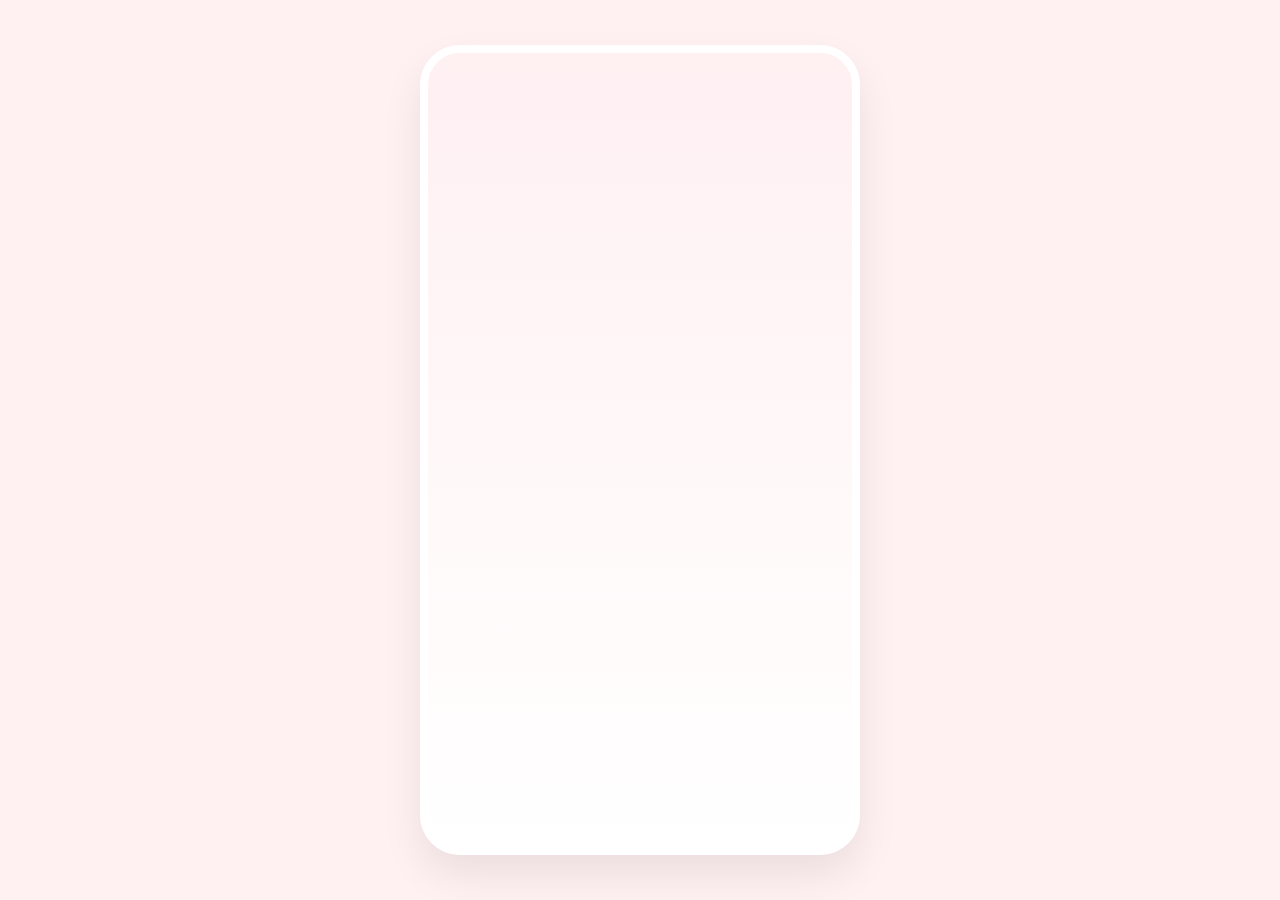
==== index.html @ 43e735e6 "Simplify UI & persistent login: index.html" ====
<!DOCTYPE html>
<html lang="ar" dir="rtl">
<head>
  <meta charset="UTF-8">
  <meta name="viewport" content="width=device-width, initial-scale=1.0, maximum-scale=1.0, user-scalable=no, viewport-fit=cover">
  <title>تطبيق القلب ❤️</title>
  
  <link rel="manifest" href="./manifest.json">
  <meta name="theme-color" content="#FF2D55">
  <meta name="apple-mobile-web-app-capable" content="yes">
  <meta name="apple-mobile-web-app-status-bar-style" content="black-translucent">
  <meta name="apple-mobile-web-app-title" content="القلب">
  <link rel="apple-touch-icon" href="./icon-192.png">
  <link rel="icon" type="image/png" href="./icon-192.png">

  <link rel="stylesheet" href="./style.css">
</head>
<body>

  <!-- SVG Gradient -->
  <svg style="width:0;height:0;position:absolute;" aria-hidden="true" focusable="false">
    <linearGradient id="heart-grad" x1="0%" y1="0%" x2="0%" y2="100%">
      <stop offset="0%" stop-color="#FF5B79" />
      <stop offset="100%" stop-color="#FF2D55" />
    </linearGradient>
  </svg>

  <div class="app-container">

    <!-- Floating hearts container -->
    <div id="floatingContainer" class="floating-container"></div>

    <!-- Big overlay when heart is received -->
    <div id="receivedOverlay" class="received-overlay hidden">
      <div class="received-heart-icon">❤️</div>
      <div id="receivedSender" class="received-text">@user أرسل لك قلب</div>
    </div>

    <!-- SCREEN 1: FIRST-TIME REGISTRATION ONLY -->
    <section id="screenRegister" class="onboarding-screen hidden">
      <div class="onboarding-logo">❤️</div>
      <h1 class="onboarding-title">تطبيق القلب</h1>
      <p class="onboarding-desc">اكتب اسمك مرة واحدة فقط وسيتم حفظه دائماً على جوالك</p>
      
      <div class="onboarding-box">
        <input id="regInput" type="text" class="primary-input" placeholder="اسمك (مثلاً: ahmed)" autocorrect="off" autocapitalize="none">
        <div id="regError" style="color:#FF3B30; font-size:0.85rem; font-weight:700;" class="hidden"></div>
        <button id="btnSaveUser" class="btn-submit">دخول للتطبيق</button>
      </div>
    </section>

    <!-- SCREEN 2: MAIN APP (DAILY USE) -->
    <section id="screenMain" class="hidden" style="flex:1; display:flex; flex-direction:column;">
      
      <!-- Top Header -->
      <header class="app-header">
        <div class="my-user-info">
          <span id="cloudDot" class="cloud-dot" title="متصل بالسحابة"></span>
          <span style="color:var(--primary)">❤️</span>
          <span id="displayUsername">@user</span>
        </div>
        <button id="btnResetAccount" class="btn-text">تغيير الاسم</button>
      </header>

      <!-- PROMINENT INCOMING REQUEST BANNER -->
      <div id="incomingBanner" class="incoming-alert-banner hidden">
        <div class="alert-info">
          <span id="bannerTitle" class="alert-title">👋 طلب إضافة جديد</span>
          <span id="bannerSub" class="alert-sub">@user يريد إضافتك</span>
        </div>
        <div class="alert-actions">
          <button id="btnAcceptReq" class="btn-accept">قبول ✓</button>
          <button id="btnDeclineReq" class="btn-decline">✕</button>
        </div>
      </div>

      <!-- Add Friend Box (Directly on screen) -->
      <div class="add-friend-box">
        <input id="inputFriendName" type="text" class="add-input" placeholder="اكتب يوزر صديقك لإضافته" autocorrect="off" autocapitalize="none">
        <button id="btnAddFriend" class="btn-add-action">إضافة +</button>
      </div>
      <div id="addFeedback" class="add-feedback hidden"></div>

      <!-- Current Friend Pill -->
      <div id="friendPill" class="active-friend-pill hidden">
        <span>صديقك:</span>
        <strong id="friendPillName">@friend</strong>
        <span>❤️</span>
      </div>

      <!-- Stats Counters -->
      <div class="stats-row">
        <div class="stat-item">أرسلت: <span id="statSent">0</span></div>
        <div class="stat-item">•</div>
        <div class="stat-item">استلمت: <span id="statReceived">0</span></div>
      </div>

      <!-- Big Heart Button in center -->
      <div class="heart-stage">
        <button id="heartBtn" class="main-heart-btn" aria-label="أرسل قلب">
          <svg viewBox="0 0 24 24">
            <path d="M12 21.35l-1.45-1.32C5.4 15.36 2 12.28 2 8.5 2 5.42 4.42 3 7.5 3c1.74 0 3.41.81 4.5 2.09C13.09 3.81 14.76 3 16.5 3 19.58 3 22 5.42 22 8.5c0 3.78-3.4 6.86-8.55 11.54L12 21.35z"/>
          </svg>
        </button>
      </div>

      <div style="text-align:center; font-size:0.85rem; color:var(--text-secondary); padding-bottom:8px;">
        اضغط القلب لإرسال نبضة فورية لصديقك
      </div>

    </section>

  </div>

  <script src="./app.js"></script>
</body>
</html>
---- style.css ----
:root {
  --primary: #FF2D55;
  --primary-gradient: linear-gradient(180deg, #FF5B79 0%, #FF2D55 100%);
  --bg-gradient: linear-gradient(180deg, #FFF0F2 0%, #FFFFFF 100%);
  --text-main: #1C1C1E;
  --text-secondary: #8E8E93;
  --card-bg: #FFFFFF;
  --border-light: rgba(0, 0, 0, 0.06);
  --shadow-sm: 0 4px 12px rgba(0, 0, 0, 0.05);
  --shadow-heart: 0 16px 36px rgba(255, 45, 85, 0.35);
  --shadow-glow: 0 0 25px rgba(255, 45, 85, 0.4);
  --radius-lg: 24px;
  --radius-pill: 9999px;
}

* {
  box-sizing: border-box;
  margin: 0;
  padding: 0;
  -webkit-tap-highlight-color: transparent;
  user-select: none;
}

body {
  font-family: -apple-system, BlinkMacSystemFont, "SF Pro Rounded", "SF Pro Display", "Segoe UI", Roboto, system-ui, sans-serif;
  background: #FFF0F2;
  color: var(--text-main);
  direction: rtl;
  overflow: hidden;
  height: 100vh;
  height: 100dvh;
  display: flex;
  justify-content: center;
  align-items: center;
}

/* App container */
.app-container {
  width: 100%;
  max-width: 440px;
  height: 100%;
  max-height: 920px;
  background: var(--bg-gradient);
  display: flex;
  flex-direction: column;
  position: relative;
  overflow: hidden;
  box-shadow: 0 20px 40px rgba(0, 0, 0, 0.08);
}

@media (min-width: 500px) {
  .app-container {
    height: 90vh;
    border-radius: 40px;
    border: 8px solid #FFFFFF;
  }
}

/* Screens */
.screen {
  flex: 1;
  display: flex;
  flex-direction: column;
  padding: 24px 20px env(safe-area-inset-bottom, 20px);
  position: relative;
  z-index: 1;
}

.hidden {
  display: none !important;
}

/* Loading */
.loader-spinner {
  width: 36px;
  height: 36px;
  border: 4px solid rgba(255, 45, 85, 0.2);
  border-top-color: var(--primary);
  border-radius: 50%;
  animation: spin 0.8s linear infinite;
  margin: auto;
}

@keyframes spin {
  to { transform: rotate(360deg); }
}

/* Header */
.app-header {
  display: flex;
  justify-content: space-between;
  align-items: center;
  padding-top: 8px;
  margin-bottom: 12px;
}

.user-badge {
  font-size: 1.15rem;
  font-weight: 700;
  color: var(--text-main);
  display: flex;
  align-items: center;
  gap: 6px;
}

.header-actions {
  display: flex;
  align-items: center;
  gap: 12px;
}

.icon-btn {
  background: none;
  border: none;
  cursor: pointer;
  position: relative;
  display: flex;
  align-items: center;
  justify-content: center;
  padding: 6px;
  color: var(--primary);
  transition: transform 0.15s ease;
}

.icon-btn:active {
  transform: scale(0.9);
}

.badge-count {
  position: absolute;
  top: -2px;
  left: -4px;
  background: #007AFF;
  color: #FFF;
  font-size: 0.7rem;
  font-weight: 800;
  min-width: 18px;
  height: 18px;
  border-radius: 50%;
  display: flex;
  align-items: center;
  justify-content: center;
  padding: 0 4px;
  border: 2px solid #FFF;
}

/* Friends bar */
.friends-bar-wrapper {
  overflow-x: auto;
  white-space: nowrap;
  padding: 6px 2px 8px;
  margin-bottom: 6px;
  scrollbar-width: none;
}

.friends-bar-wrapper::-webkit-scrollbar {
  display: none;
}

.friends-list {
  display: inline-flex;
  gap: 8px;
}

.friend-pill {
  border: none;
  outline: none;
  padding: 8px 18px;
  border-radius: var(--radius-pill);
  font-size: 0.95rem;
  font-weight: 600;
  cursor: pointer;
  background: var(--card-bg);
  color: var(--text-main);
  box-shadow: var(--shadow-sm);
  transition: all 0.2s cubic-bezier(0.34, 1.56, 0.64, 1);
}

.friend-pill.selected {
  background: var(--primary);
  color: #FFF;
  box-shadow: 0 4px 14px rgba(255, 45, 85, 0.4);
  transform: translateY(-2px);
}

.friend-pill:active {
  transform: scale(0.94);
}

/* Heart Stats Bar */
.stats-bar {
  display: flex;
  justify-content: center;
  gap: 12px;
  margin: 4px 0 10px;
}

.stat-chip {
  background: rgba(255, 255, 255, 0.85);
  backdrop-filter: blur(8px);
  padding: 8px 14px;
  border-radius: 16px;
  box-shadow: var(--shadow-sm);
  display: flex;
  flex-direction: column;
  align-items: center;
  min-width: 80px;
  border: 1px solid rgba(255, 45, 85, 0.08);
}

.stat-label {
  font-size: 0.72rem;
  font-weight: 600;
  color: var(--text-secondary);
}

.stat-value {
  font-size: 1.15rem;
  font-weight: 800;
  color: var(--primary);
  line-height: 1.2;
}

/* Cloud Connection Dot */
.cloud-dot {
  width: 8px;
  height: 8px;
  border-radius: 50%;
  background: #34C759;
  display: inline-block;
  box-shadow: 0 0 6px #34C759;
  margin-right: 4px;
  transition: background 0.3s;
}

.cloud-dot.connecting {
  background: #FF9500;
  box-shadow: 0 0 6px #FF9500;
}

.cloud-dot.disconnected {
  background: #FF3B30;
  box-shadow: 0 0 6px #FF3B30;
}

/* Main Heart Area */
.heart-center-stage {
  flex: 1;
  display: flex;
  align-items: center;
  justify-content: center;
  position: relative;
}

.heart-button {
  background: none;
  border: none;
  cursor: pointer;
  outline: none;
  position: relative;
  display: flex;
  align-items: center;
  justify-content: center;
  filter: drop-shadow(0 18px 30px rgba(255, 45, 85, 0.35));
  transition: transform 0.25s cubic-bezier(0.34, 1.56, 0.64, 1);
}

.heart-button svg {
  width: 210px;
  height: 210px;
  fill: url(#heart-grad);
  transition: filter 0.2s ease;
}

.heart-button:active {
  transform: scale(0.85);
  filter: drop-shadow(0 8px 15px rgba(255, 45, 85, 0.5));
}

/* Hint footer */
.hint-footer {
  text-align: center;
  font-size: 0.88rem;
  color: var(--text-secondary);
  font-weight: 500;
  padding-bottom: 8px;
}

/* Floating hearts */
.floating-container {
  position: absolute;
  inset: 0;
  pointer-events: none;
  overflow: hidden;
  z-index: 5;
}

.floating-heart {
  position: absolute;
  bottom: 45%;
  left: 50%;
  font-size: 38px;
  color: var(--primary);
  animation: floatUp 1.3s cubic-bezier(0.2, 0.8, 0.4, 1) forwards;
  pointer-events: none;
}

@keyframes floatUp {
  0% {
    opacity: 1;
    transform: translate(calc(-50% + var(--dx, 0px)), 0) scale(1);
  }
  100% {
    opacity: 0;
    transform: translate(calc(-50% + var(--dx, 0px) * 1.5), -380px) scale(1.8);
  }
}

/* Received Overlay */
.received-overlay {
  position: absolute;
  top: 50%;
  left: 50%;
  transform: translate(-50%, -50%) scale(0.9);
  background: rgba(255, 255, 255, 0.88);
  backdrop-filter: blur(24px);
  -webkit-backdrop-filter: blur(24px);
  padding: 36px 40px;
  border-radius: 36px;
  text-align: center;
  box-shadow: 0 24px 50px rgba(0, 0, 0, 0.15);
  z-index: 50;
  display: flex;
  flex-direction: column;
  align-items: center;
  gap: 16px;
  animation: popIn 0.35s cubic-bezier(0.34, 1.56, 0.64, 1) forwards;
  pointer-events: none;
}

@keyframes popIn {
  to { transform: translate(-50%, -50%) scale(1); }
}

.received-heart-icon {
  font-size: 110px;
  color: var(--primary);
  animation: beat 0.5s ease-in-out infinite alternate;
}

@keyframes beat {
  0% { transform: scale(0.94); }
  100% { transform: scale(1.15); filter: drop-shadow(0 0 16px rgba(255, 45, 85, 0.5)); }
}

.received-text {
  font-size: 1.3rem;
  font-weight: 800;
  color: var(--text-main);
}

/* Modals / Sheets */
.modal-backdrop {
  position: absolute;
  inset: 0;
  background: rgba(0, 0, 0, 0.4);
  backdrop-filter: blur(4px);
  -webkit-backdrop-filter: blur(4px);
  z-index: 100;
  opacity: 0;
  pointer-events: none;
  transition: opacity 0.3s ease;
}

.modal-backdrop.active {
  opacity: 1;
  pointer-events: auto;
}

.sheet-container {
  position: absolute;
  bottom: 0;
  left: 0;
  right: 0;
  background: #F2F2F7;
  border-radius: 32px 32px 0 0;
  max-height: 85%;
  display: flex;
  flex-direction: column;
  transform: translateY(100%);
  transition: transform 0.35s cubic-bezier(0.32, 0.72, 0, 1);
  box-shadow: 0 -10px 40px rgba(0, 0, 0, 0.15);
  overflow: hidden;
}

.modal-backdrop.active .sheet-container {
  transform: translateY(0);
}

.sheet-header {
  display: flex;
  justify-content: space-between;
  align-items: center;
  padding: 16px 20px;
  background: #FFF;
  border-bottom: 1px solid var(--border-light);
}

.sheet-drag-handle {
  width: 36px;
  height: 5px;
  background: #D1D1D6;
  border-radius: 3px;
  margin: 8px auto 0;
}

.sheet-title {
  font-size: 1.1rem;
  font-weight: 700;
}

.sheet-close-btn {
  background: none;
  border: none;
  font-size: 1rem;
  font-weight: 600;
  color: var(--primary);
  cursor: pointer;
}

.sheet-content {
  overflow-y: auto;
  padding: 16px;
  display: flex;
  flex-direction: column;
  gap: 16px;
}

.sheet-section {
  background: #FFF;
  border-radius: 16px;
  padding: 14px 16px;
  box-shadow: var(--shadow-sm);
}

.section-label {
  font-size: 0.85rem;
  font-weight: 600;
  color: var(--text-secondary);
  margin-bottom: 10px;
  display: block;
}

.input-row {
  display: flex;
  gap: 8px;
}

.text-input {
  flex: 1;
  background: #F2F2F7;
  border: 1px solid transparent;
  border-radius: 12px;
  padding: 12px 14px;
  font-size: 1rem;
  outline: none;
  color: var(--text-main);
  transition: border-color 0.2s;
}

.text-input:focus {
  border-color: var(--primary);
  background: #FFF;
}

.btn-primary {
  background: var(--primary);
  color: #FFF;
  border: none;
  border-radius: 12px;
  padding: 12px 20px;
  font-size: 0.95rem;
  font-weight: 700;
  cursor: pointer;
  display: flex;
  align-items: center;
  justify-content: center;
  gap: 6px;
  transition: transform 0.15s ease, opacity 0.2s;
}

.btn-primary:active {
  transform: scale(0.96);
}

.btn-primary:disabled {
  opacity: 0.5;
  cursor: not-allowed;
}

.btn-danger {
  background: #FFF;
  color: #FF3B30;
  border: none;
  border-radius: 12px;
  padding: 12px;
  font-size: 0.95rem;
  font-weight: 700;
  width: 100%;
  cursor: pointer;
  text-align: center;
}

.btn-danger:active {
  background: #FFECEB;
}

.list-item {
  display: flex;
  align-items: center;
  justify-content: space-between;
  padding: 10px 0;
  border-bottom: 1px solid var(--border-light);
}

.list-item:last-child {
  border-bottom: none;
}

.action-buttons {
  display: flex;
  gap: 8px;
}

.circle-btn {
  width: 32px;
  height: 32px;
  border-radius: 50%;
  border: none;
  display: flex;
  align-items: center;
  justify-content: center;
  cursor: pointer;
  font-size: 1rem;
}

.circle-btn.accept {
  background: #34C759;
  color: #FFF;
}

.circle-btn.decline {
  background: #8E8E93;
  color: #FFF;
}

/* Auth & Onboarding screens */
.auth-center {
  flex: 1;
  display: flex;
  flex-direction: column;
  align-items: center;
  justify-content: center;
  text-align: center;
  gap: 16px;
  padding: 20px;
}

.auth-logo {
  font-size: 100px;
  color: var(--primary);
  filter: drop-shadow(0 12px 24px rgba(255, 45, 85, 0.35));
  animation: pulseLogo 2s infinite ease-in-out;
}

@keyframes pulseLogo {
  0%, 100% { transform: scale(1); }
  50% { transform: scale(1.06); }
}

.auth-title {
  font-size: 1.8rem;
  font-weight: 800;
}

.auth-subtitle {
  font-size: 1rem;
  color: var(--text-secondary);
  max-width: 280px;
  line-height: 1.4;
}

.status-msg {
  font-size: 0.85rem;
  font-weight: 600;
  margin-top: 8px;
}

.status-msg.success { color: #34C759; }
.status-msg.error { color: #FF3B30; }

/* Install Banner */
.install-banner {
  background: #FFF;
  border-radius: 16px;
  padding: 12px 16px;
  display: flex;
  align-items: center;
  justify-content: space-between;
  margin-bottom: 12px;
  box-shadow: 0 4px 16px rgba(0, 0, 0, 0.08);
  border: 1px solid rgba(255, 45, 85, 0.15);
  animation: slideDown 0.3s ease;
}

@keyframes slideDown {
  from { transform: translateY(-10px); opacity: 0; }
  to { transform: translateY(0); opacity: 1; }
}

.install-text {
  font-size: 0.88rem;
  font-weight: 700;
  display: flex;
  align-items: center;
  gap: 8px;
}

.btn-install {
  background: var(--primary);
  color: #FFF;
  border: none;
  padding: 6px 14px;
  border-radius: 20px;
  font-size: 0.82rem;
  font-weight: 700;
  cursor: pointer;
}
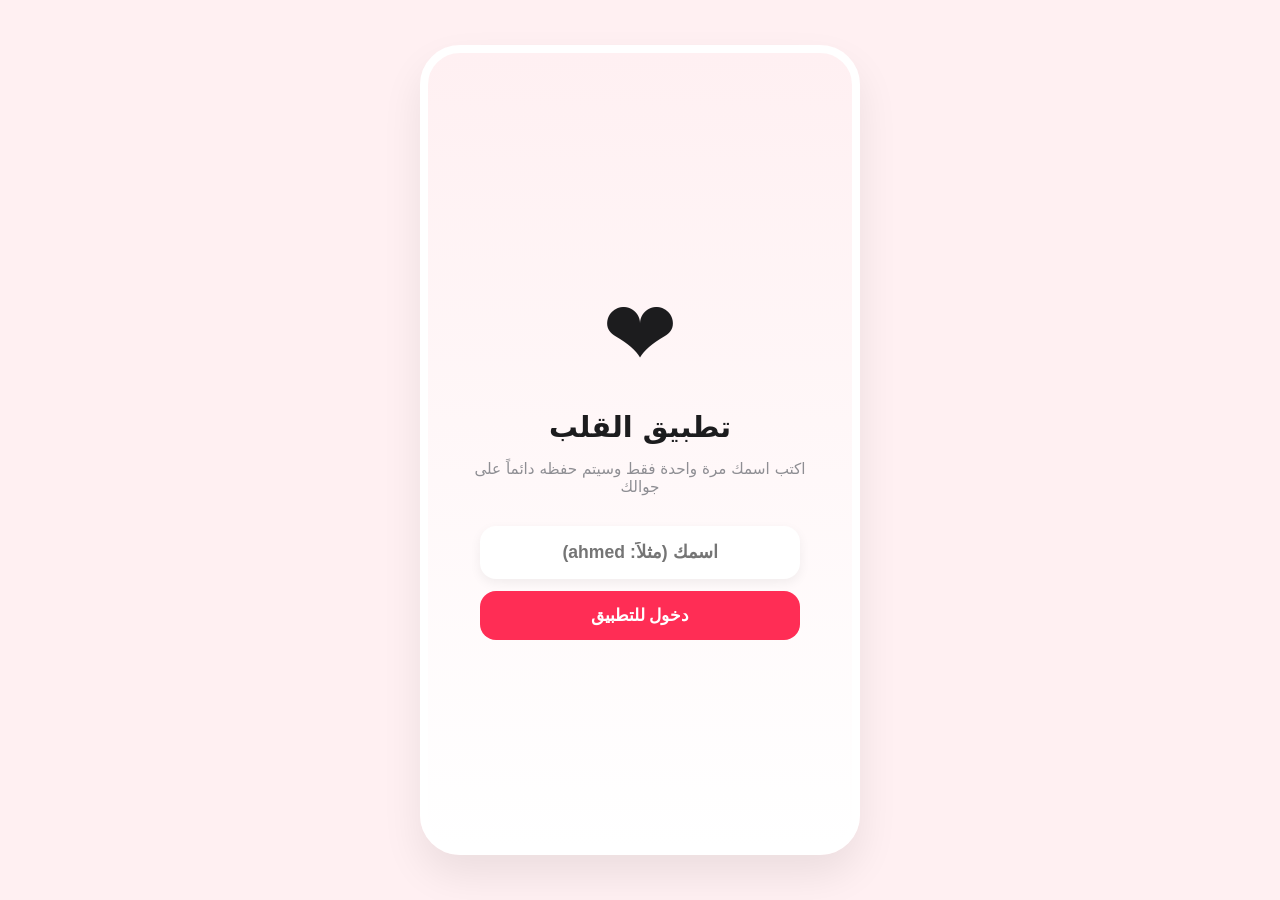
==== commit 9ffe5c89: "Add dedicated Friends page and tabs: index.html" ====
--- a/index.html
+++ b/index.html
@@ -62,50 +62,101 @@
         <button id="btnResetAccount" class="btn-text">تغيير الاسم</button>
       </header>
 
-      <!-- PROMINENT INCOMING REQUEST BANNER -->
-      <div id="incomingBanner" class="incoming-alert-banner hidden">
-        <div class="alert-info">
-          <span id="bannerTitle" class="alert-title">👋 طلب إضافة جديد</span>
-          <span id="bannerSub" class="alert-sub">@user يريد إضافتك</span>
+      <!-- Navigation Tabs -->
+      <nav class="nav-tabs">
+        <button id="tabHeart" class="tab-btn active">
+          <span>❤️</span>
+          <span>القلب</span>
+        </button>
+        <button id="tabFriends" class="tab-btn">
+          <span>👥</span>
+          <span>الأصدقاء</span>
+          <span id="tabBadge" class="badge-dot hidden"></span>
+        </button>
+      </nav>
+
+      <!-- TAB 1: HEART SCREEN -->
+      <div id="viewHeart" style="flex:1; display:flex; flex-direction:column;">
+        <!-- PROMINENT INCOMING REQUEST BANNER -->
+        <div id="incomingBanner" class="incoming-alert-banner hidden">
+          <div class="alert-info">
+            <span id="bannerTitle" class="alert-title">👋 طلب إضافة جديد</span>
+            <span id="bannerSub" class="alert-sub">@user يريد إضافتك</span>
+          </div>
+          <div class="alert-actions">
+            <button id="btnAcceptReq" class="btn-accept">قبول ✓</button>
+            <button id="btnDeclineReq" class="btn-decline">✕</button>
+          </div>
         </div>
-        <div class="alert-actions">
-          <button id="btnAcceptReq" class="btn-accept">قبول ✓</button>
-          <button id="btnDeclineReq" class="btn-decline">✕</button>
+
+        <!-- Add Friend Box -->
+        <div class="add-friend-box">
+          <input id="inputFriendName" type="text" class="add-input" placeholder="اكتب يوزر صديقك لإضافته" autocorrect="off" autocapitalize="none">
+          <button id="btnAddFriend" class="btn-add-action">إضافة +</button>
+        </div>
+        <div id="addFeedback" class="add-feedback hidden"></div>
+
+        <!-- Current Friend Pill -->
+        <div id="friendPill" class="active-friend-pill hidden">
+          <span>صديقك:</span>
+          <strong id="friendPillName">@friend</strong>
+          <span>❤️</span>
+        </div>
+
+        <!-- Stats Counters -->
+        <div class="stats-row">
+          <div class="stat-item">أرسلت: <span id="statSent">0</span></div>
+          <div class="stat-item">•</div>
+          <div class="stat-item">استلمت: <span id="statReceived">0</span></div>
+        </div>
+
+        <!-- Big Heart Button in center -->
+        <div class="heart-stage">
+          <button id="heartBtn" class="main-heart-btn" aria-label="أرسل قلب">
+            <svg viewBox="0 0 24 24">
+              <path d="M12 21.35l-1.45-1.32C5.4 15.36 2 12.28 2 8.5 2 5.42 4.42 3 7.5 3c1.74 0 3.41.81 4.5 2.09C13.09 3.81 14.76 3 16.5 3 19.58 3 22 5.42 22 8.5c0 3.78-3.4 6.86-8.55 11.54L12 21.35z"/>
+            </svg>
+          </button>
+        </div>
+
+        <div style="text-align:center; font-size:0.85rem; color:var(--text-secondary); padding-bottom:8px;">
+          اضغط القلب لإرسال نبضة فورية لصديقك
         </div>
       </div>
 
-      <!-- Add Friend Box (Directly on screen) -->
-      <div class="add-friend-box">
-        <input id="inputFriendName" type="text" class="add-input" placeholder="اكتب يوزر صديقك لإضافته" autocorrect="off" autocapitalize="none">
-        <button id="btnAddFriend" class="btn-add-action">إضافة +</button>
-      </div>
-      <div id="addFeedback" class="add-feedback hidden"></div>
+      <!-- TAB 2: FRIENDS LIST PAGE -->
+      <div id="viewFriends" class="friends-page hidden">
+        <!-- Incoming Requests Section -->
+        <div id="sectionRequests" class="section-card hidden">
+          <div class="section-heading">
+            <span>طلبات الإضافة الواردة</span>
+            <span style="color:#FF2D55">🔔</span>
+          </div>
+          <div id="requestsList"></div>
+        </div>
 
-      <!-- Current Friend Pill -->
-      <div id="friendPill" class="active-friend-pill hidden">
-        <span>صديقك:</span>
-        <strong id="friendPillName">@friend</strong>
-        <span>❤️</span>
-      </div>
+        <!-- My Friends Section -->
+        <div class="section-card">
+          <div class="section-heading">
+            <span>الأصدقاء المضافون</span>
+            <span id="friendsCountBadge" style="background:#FFF0F2; color:#FF2D55; padding:2px 8px; border-radius:10px; font-size:0.8rem;">0</span>
+          </div>
+          <div id="friendsList"></div>
+          <div id="emptyFriendsMsg" class="empty-state">
+            لا يوجد أصدقاء مضافون بعد.<br>
+            اكتب يوزر صديقك في خانة الإضافة أو شارك رابطك معه!
+          </div>
+        </div>
 
-      <!-- Stats Counters -->
-      <div class="stats-row">
-        <div class="stat-item">أرسلت: <span id="statSent">0</span></div>
-        <div class="stat-item">•</div>
-        <div class="stat-item">استلمت: <span id="statReceived">0</span></div>
-      </div>
-
-      <!-- Big Heart Button in center -->
-      <div class="heart-stage">
-        <button id="heartBtn" class="main-heart-btn" aria-label="أرسل قلب">
-          <svg viewBox="0 0 24 24">
-            <path d="M12 21.35l-1.45-1.32C5.4 15.36 2 12.28 2 8.5 2 5.42 4.42 3 7.5 3c1.74 0 3.41.81 4.5 2.09C13.09 3.81 14.76 3 16.5 3 19.58 3 22 5.42 22 8.5c0 3.78-3.4 6.86-8.55 11.54L12 21.35z"/>
-          </svg>
-        </button>
-      </div>
-
-      <div style="text-align:center; font-size:0.85rem; color:var(--text-secondary); padding-bottom:8px;">
-        اضغط القلب لإرسال نبضة فورية لصديقك
+        <!-- Share My Link Section -->
+        <div class="section-card" style="text-align:center; padding:18px;">
+          <div style="font-size:0.9rem; font-weight:700; margin-bottom:4px;">يوزرك الحالي: <strong id="shareUnameText" style="color:#FF2D55">@user</strong></div>
+          <p style="font-size:0.8rem; color:var(--text-secondary); margin-bottom:12px;">أرسل الرابط لأصحابك على الواتساب ليضيفوك فوراً</p>
+          <button id="btnShareMyLink" class="btn-add-action" style="width:100%; padding:12px;">
+            <span>مشاركة الرابط واليوزر</span>
+            <span>🔗</span>
+          </button>
+        </div>
       </div>
 
     </section>
--- a/style.css
+++ b/style.css
@@ -5,11 +5,9 @@
   --text-main: #1C1C1E;
   --text-secondary: #8E8E93;
   --card-bg: #FFFFFF;
-  --border-light: rgba(0, 0, 0, 0.06);
-  --shadow-sm: 0 4px 12px rgba(0, 0, 0, 0.05);
+  --border-light: rgba(0, 0, 0, 0.08);
+  --shadow-sm: 0 4px 12px rgba(0, 0, 0, 0.06);
   --shadow-heart: 0 16px 36px rgba(255, 45, 85, 0.35);
-  --shadow-glow: 0 0 25px rgba(255, 45, 85, 0.4);
-  --radius-lg: 24px;
   --radius-pill: 9999px;
 }
 
@@ -34,18 +32,18 @@
   align-items: center;
 }
 
-/* App container */
 .app-container {
   width: 100%;
   max-width: 440px;
   height: 100%;
-  max-height: 920px;
+  max-height: 900px;
   background: var(--bg-gradient);
   display: flex;
   flex-direction: column;
   position: relative;
   overflow: hidden;
   box-shadow: 0 20px 40px rgba(0, 0, 0, 0.08);
+  padding: 20px 18px env(safe-area-inset-bottom, 20px);
 }
 
 @media (min-width: 500px) {
@@ -56,195 +54,198 @@
   }
 }
 
-/* Screens */
-.screen {
-  flex: 1;
-  display: flex;
-  flex-direction: column;
-  padding: 24px 20px env(safe-area-inset-bottom, 20px);
-  position: relative;
-  z-index: 1;
-}
-
 .hidden {
   display: none !important;
 }
 
-/* Loading */
-.loader-spinner {
-  width: 36px;
-  height: 36px;
-  border: 4px solid rgba(255, 45, 85, 0.2);
-  border-top-color: var(--primary);
-  border-radius: 50%;
-  animation: spin 0.8s linear infinite;
-  margin: auto;
-}
-
-@keyframes spin {
-  to { transform: rotate(360deg); }
-}
-
 /* Header */
 .app-header {
   display: flex;
   justify-content: space-between;
   align-items: center;
-  padding-top: 8px;
+  padding: 4px 0 12px;
+}
+
+.my-user-info {
+  display: flex;
+  align-items: center;
+  gap: 8px;
+  font-size: 1.15rem;
+  font-weight: 800;
+}
+
+.cloud-dot {
+  width: 9px;
+  height: 9px;
+  border-radius: 50%;
+  background: #34C759;
+  display: inline-block;
+  box-shadow: 0 0 8px #34C759;
+}
+
+.cloud-dot.connecting {
+  background: #FF9500;
+  box-shadow: 0 0 8px #FF9500;
+}
+
+.btn-text {
+  background: none;
+  border: none;
+  color: var(--text-secondary);
+  font-size: 0.82rem;
+  font-weight: 600;
+  cursor: pointer;
+  padding: 4px 8px;
+}
+
+/* INCOMING REQUEST BANNER (Prominent & Clear) */
+.incoming-alert-banner {
+  background: #FFFFFF;
+  border: 2px solid #FF2D55;
+  border-radius: 20px;
+  padding: 14px 16px;
   margin-bottom: 12px;
-}
-
-.user-badge {
-  font-size: 1.15rem;
+  box-shadow: 0 8px 24px rgba(255, 45, 85, 0.2);
+  display: flex;
+  align-items: center;
+  justify-content: space-between;
+  gap: 12px;
+  animation: slideDown 0.3s cubic-bezier(0.34, 1.56, 0.64, 1);
+}
+
+@keyframes slideDown {
+  from { transform: translateY(-16px); opacity: 0; }
+  to { transform: translateY(0); opacity: 1; }
+}
+
+.alert-info {
+  display: flex;
+  flex-direction: column;
+}
+
+.alert-title {
+  font-size: 0.95rem;
+  font-weight: 800;
+  color: var(--text-main);
+}
+
+.alert-sub {
+  font-size: 0.8rem;
+  color: var(--text-secondary);
+}
+
+.alert-actions {
+  display: flex;
+  gap: 8px;
+}
+
+.btn-accept {
+  background: #34C759;
+  color: #FFF;
+  border: none;
+  padding: 8px 16px;
+  border-radius: 12px;
+  font-size: 0.9rem;
+  font-weight: 800;
+  cursor: pointer;
+}
+
+.btn-decline {
+  background: #E5E5EA;
+  color: #8E8E93;
+  border: none;
+  padding: 8px 12px;
+  border-radius: 12px;
+  font-size: 0.9rem;
+  cursor: pointer;
+}
+
+/* Simple Add Friend Box (Right on the main screen) */
+.add-friend-box {
+  background: #FFFFFF;
+  border-radius: 18px;
+  padding: 6px 6px 6px 14px;
+  display: flex;
+  align-items: center;
+  gap: 8px;
+  box-shadow: var(--shadow-sm);
+  margin-bottom: 12px;
+}
+
+.add-input {
+  flex: 1;
+  border: none;
+  outline: none;
+  font-size: 0.95rem;
+  color: var(--text-main);
+  background: transparent;
+  padding: 8px 0;
+}
+
+.btn-add-action {
+  background: var(--primary);
+  color: #FFF;
+  border: none;
+  padding: 10px 18px;
+  border-radius: 14px;
+  font-size: 0.9rem;
   font-weight: 700;
-  color: var(--text-main);
-  display: flex;
-  align-items: center;
-  gap: 6px;
-}
-
-.header-actions {
-  display: flex;
-  align-items: center;
-  gap: 12px;
-}
-
-.icon-btn {
-  background: none;
-  border: none;
-  cursor: pointer;
-  position: relative;
-  display: flex;
-  align-items: center;
-  justify-content: center;
-  padding: 6px;
-  color: var(--primary);
-  transition: transform 0.15s ease;
-}
-
-.icon-btn:active {
-  transform: scale(0.9);
-}
-
-.badge-count {
-  position: absolute;
-  top: -2px;
-  left: -4px;
-  background: #007AFF;
-  color: #FFF;
-  font-size: 0.7rem;
-  font-weight: 800;
-  min-width: 18px;
-  height: 18px;
-  border-radius: 50%;
-  display: flex;
-  align-items: center;
-  justify-content: center;
-  padding: 0 4px;
-  border: 2px solid #FFF;
-}
-
-/* Friends bar */
-.friends-bar-wrapper {
-  overflow-x: auto;
+  cursor: pointer;
   white-space: nowrap;
-  padding: 6px 2px 8px;
-  margin-bottom: 6px;
-  scrollbar-width: none;
-}
-
-.friends-bar-wrapper::-webkit-scrollbar {
-  display: none;
-}
-
-.friends-list {
-  display: inline-flex;
-  gap: 8px;
-}
-
-.friend-pill {
-  border: none;
-  outline: none;
+}
+
+.btn-add-action:active {
+  transform: scale(0.96);
+}
+
+.add-feedback {
+  font-size: 0.82rem;
+  font-weight: 700;
+  text-align: center;
+  margin-bottom: 10px;
+}
+
+.add-feedback.success { color: #34C759; }
+.add-feedback.error { color: #FF3B30; }
+
+/* Active Friend Pill */
+.active-friend-pill {
+  background: #FFF;
   padding: 8px 18px;
   border-radius: var(--radius-pill);
   font-size: 0.95rem;
-  font-weight: 600;
-  cursor: pointer;
-  background: var(--card-bg);
-  color: var(--text-main);
+  font-weight: 700;
+  color: var(--primary);
   box-shadow: var(--shadow-sm);
-  transition: all 0.2s cubic-bezier(0.34, 1.56, 0.64, 1);
-}
-
-.friend-pill.selected {
-  background: var(--primary);
-  color: #FFF;
-  box-shadow: 0 4px 14px rgba(255, 45, 85, 0.4);
-  transform: translateY(-2px);
-}
-
-.friend-pill:active {
-  transform: scale(0.94);
-}
-
-/* Heart Stats Bar */
-.stats-bar {
+  display: inline-flex;
+  align-items: center;
+  gap: 6px;
+  margin-bottom: 8px;
+  align-self: center;
+}
+
+/* Stats Counter */
+.stats-row {
   display: flex;
   justify-content: center;
-  gap: 12px;
-  margin: 4px 0 10px;
-}
-
-.stat-chip {
-  background: rgba(255, 255, 255, 0.85);
-  backdrop-filter: blur(8px);
-  padding: 8px 14px;
-  border-radius: 16px;
-  box-shadow: var(--shadow-sm);
-  display: flex;
-  flex-direction: column;
-  align-items: center;
-  min-width: 80px;
-  border: 1px solid rgba(255, 45, 85, 0.08);
-}
-
-.stat-label {
-  font-size: 0.72rem;
-  font-weight: 600;
+  gap: 16px;
+  margin-bottom: 10px;
+}
+
+.stat-item {
+  font-size: 0.88rem;
+  font-weight: 700;
   color: var(--text-secondary);
 }
 
-.stat-value {
-  font-size: 1.15rem;
-  font-weight: 800;
+.stat-item span {
   color: var(--primary);
-  line-height: 1.2;
-}
-
-/* Cloud Connection Dot */
-.cloud-dot {
-  width: 8px;
-  height: 8px;
-  border-radius: 50%;
-  background: #34C759;
-  display: inline-block;
-  box-shadow: 0 0 6px #34C759;
-  margin-right: 4px;
-  transition: background 0.3s;
-}
-
-.cloud-dot.connecting {
-  background: #FF9500;
-  box-shadow: 0 0 6px #FF9500;
-}
-
-.cloud-dot.disconnected {
-  background: #FF3B30;
-  box-shadow: 0 0 6px #FF3B30;
-}
-
-/* Main Heart Area */
-.heart-center-stage {
+  font-size: 1.05rem;
+  font-weight: 800;
+}
+
+/* Big Heart Stage */
+.heart-stage {
   flex: 1;
   display: flex;
   align-items: center;
@@ -252,310 +253,92 @@
   position: relative;
 }
 
-.heart-button {
+.main-heart-btn {
   background: none;
   border: none;
   cursor: pointer;
   outline: none;
-  position: relative;
-  display: flex;
-  align-items: center;
-  justify-content: center;
-  filter: drop-shadow(0 18px 30px rgba(255, 45, 85, 0.35));
-  transition: transform 0.25s cubic-bezier(0.34, 1.56, 0.64, 1);
-}
-
-.heart-button svg {
+  filter: drop-shadow(0 18px 32px rgba(255, 45, 85, 0.38));
+  transition: transform 0.2s cubic-bezier(0.34, 1.56, 0.64, 1);
+}
+
+.main-heart-btn svg {
   width: 210px;
   height: 210px;
   fill: url(#heart-grad);
-  transition: filter 0.2s ease;
-}
-
-.heart-button:active {
-  transform: scale(0.85);
-  filter: drop-shadow(0 8px 15px rgba(255, 45, 85, 0.5));
-}
-
-/* Hint footer */
-.hint-footer {
-  text-align: center;
-  font-size: 0.88rem;
-  color: var(--text-secondary);
-  font-weight: 500;
-  padding-bottom: 8px;
-}
-
-/* Floating hearts */
+}
+
+.main-heart-btn:active {
+  transform: scale(0.86);
+}
+
+/* Floating Hearts */
 .floating-container {
   position: absolute;
   inset: 0;
   pointer-events: none;
   overflow: hidden;
-  z-index: 5;
+  z-index: 10;
 }
 
 .floating-heart {
   position: absolute;
   bottom: 45%;
   left: 50%;
-  font-size: 38px;
-  color: var(--primary);
+  font-size: 40px;
   animation: floatUp 1.3s cubic-bezier(0.2, 0.8, 0.4, 1) forwards;
   pointer-events: none;
 }
 
 @keyframes floatUp {
-  0% {
-    opacity: 1;
-    transform: translate(calc(-50% + var(--dx, 0px)), 0) scale(1);
-  }
-  100% {
-    opacity: 0;
-    transform: translate(calc(-50% + var(--dx, 0px) * 1.5), -380px) scale(1.8);
-  }
-}
-
-/* Received Overlay */
+  0% { opacity: 1; transform: translate(calc(-50% + var(--dx, 0px)), 0) scale(1); }
+  100% { opacity: 0; transform: translate(calc(-50% + var(--dx, 0px) * 1.5), -380px) scale(1.8); }
+}
+
+/* Received Heart Big Overlay */
 .received-overlay {
   position: absolute;
   top: 50%;
   left: 50%;
-  transform: translate(-50%, -50%) scale(0.9);
-  background: rgba(255, 255, 255, 0.88);
-  backdrop-filter: blur(24px);
-  -webkit-backdrop-filter: blur(24px);
+  transform: translate(-50%, -50%);
+  background: rgba(255, 255, 255, 0.95);
+  backdrop-filter: blur(20px);
+  -webkit-backdrop-filter: blur(20px);
   padding: 36px 40px;
   border-radius: 36px;
   text-align: center;
-  box-shadow: 0 24px 50px rgba(0, 0, 0, 0.15);
-  z-index: 50;
+  box-shadow: 0 24px 50px rgba(0, 0, 0, 0.18);
+  z-index: 100;
   display: flex;
   flex-direction: column;
   align-items: center;
   gap: 16px;
-  animation: popIn 0.35s cubic-bezier(0.34, 1.56, 0.64, 1) forwards;
-  pointer-events: none;
+  animation: popIn 0.35s cubic-bezier(0.34, 1.56, 0.64, 1);
 }
 
 @keyframes popIn {
-  to { transform: translate(-50%, -50%) scale(1); }
+  from { transform: translate(-50%, -50%) scale(0.8); opacity: 0; }
+  to { transform: translate(-50%, -50%) scale(1); opacity: 1; }
 }
 
 .received-heart-icon {
   font-size: 110px;
-  color: var(--primary);
   animation: beat 0.5s ease-in-out infinite alternate;
 }
 
 @keyframes beat {
-  0% { transform: scale(0.94); }
-  100% { transform: scale(1.15); filter: drop-shadow(0 0 16px rgba(255, 45, 85, 0.5)); }
+  0% { transform: scale(0.95); }
+  100% { transform: scale(1.15); }
 }
 
 .received-text {
-  font-size: 1.3rem;
+  font-size: 1.35rem;
   font-weight: 800;
   color: var(--text-main);
 }
 
-/* Modals / Sheets */
-.modal-backdrop {
-  position: absolute;
-  inset: 0;
-  background: rgba(0, 0, 0, 0.4);
-  backdrop-filter: blur(4px);
-  -webkit-backdrop-filter: blur(4px);
-  z-index: 100;
-  opacity: 0;
-  pointer-events: none;
-  transition: opacity 0.3s ease;
-}
-
-.modal-backdrop.active {
-  opacity: 1;
-  pointer-events: auto;
-}
-
-.sheet-container {
-  position: absolute;
-  bottom: 0;
-  left: 0;
-  right: 0;
-  background: #F2F2F7;
-  border-radius: 32px 32px 0 0;
-  max-height: 85%;
-  display: flex;
-  flex-direction: column;
-  transform: translateY(100%);
-  transition: transform 0.35s cubic-bezier(0.32, 0.72, 0, 1);
-  box-shadow: 0 -10px 40px rgba(0, 0, 0, 0.15);
-  overflow: hidden;
-}
-
-.modal-backdrop.active .sheet-container {
-  transform: translateY(0);
-}
-
-.sheet-header {
-  display: flex;
-  justify-content: space-between;
-  align-items: center;
-  padding: 16px 20px;
-  background: #FFF;
-  border-bottom: 1px solid var(--border-light);
-}
-
-.sheet-drag-handle {
-  width: 36px;
-  height: 5px;
-  background: #D1D1D6;
-  border-radius: 3px;
-  margin: 8px auto 0;
-}
-
-.sheet-title {
-  font-size: 1.1rem;
-  font-weight: 700;
-}
-
-.sheet-close-btn {
-  background: none;
-  border: none;
-  font-size: 1rem;
-  font-weight: 600;
-  color: var(--primary);
-  cursor: pointer;
-}
-
-.sheet-content {
-  overflow-y: auto;
-  padding: 16px;
-  display: flex;
-  flex-direction: column;
-  gap: 16px;
-}
-
-.sheet-section {
-  background: #FFF;
-  border-radius: 16px;
-  padding: 14px 16px;
-  box-shadow: var(--shadow-sm);
-}
-
-.section-label {
-  font-size: 0.85rem;
-  font-weight: 600;
-  color: var(--text-secondary);
-  margin-bottom: 10px;
-  display: block;
-}
-
-.input-row {
-  display: flex;
-  gap: 8px;
-}
-
-.text-input {
-  flex: 1;
-  background: #F2F2F7;
-  border: 1px solid transparent;
-  border-radius: 12px;
-  padding: 12px 14px;
-  font-size: 1rem;
-  outline: none;
-  color: var(--text-main);
-  transition: border-color 0.2s;
-}
-
-.text-input:focus {
-  border-color: var(--primary);
-  background: #FFF;
-}
-
-.btn-primary {
-  background: var(--primary);
-  color: #FFF;
-  border: none;
-  border-radius: 12px;
-  padding: 12px 20px;
-  font-size: 0.95rem;
-  font-weight: 700;
-  cursor: pointer;
-  display: flex;
-  align-items: center;
-  justify-content: center;
-  gap: 6px;
-  transition: transform 0.15s ease, opacity 0.2s;
-}
-
-.btn-primary:active {
-  transform: scale(0.96);
-}
-
-.btn-primary:disabled {
-  opacity: 0.5;
-  cursor: not-allowed;
-}
-
-.btn-danger {
-  background: #FFF;
-  color: #FF3B30;
-  border: none;
-  border-radius: 12px;
-  padding: 12px;
-  font-size: 0.95rem;
-  font-weight: 700;
-  width: 100%;
-  cursor: pointer;
-  text-align: center;
-}
-
-.btn-danger:active {
-  background: #FFECEB;
-}
-
-.list-item {
-  display: flex;
-  align-items: center;
-  justify-content: space-between;
-  padding: 10px 0;
-  border-bottom: 1px solid var(--border-light);
-}
-
-.list-item:last-child {
-  border-bottom: none;
-}
-
-.action-buttons {
-  display: flex;
-  gap: 8px;
-}
-
-.circle-btn {
-  width: 32px;
-  height: 32px;
-  border-radius: 50%;
-  border: none;
-  display: flex;
-  align-items: center;
-  justify-content: center;
-  cursor: pointer;
-  font-size: 1rem;
-}
-
-.circle-btn.accept {
-  background: #34C759;
-  color: #FFF;
-}
-
-.circle-btn.decline {
-  background: #8E8E93;
-  color: #FFF;
-}
-
-/* Auth & Onboarding screens */
-.auth-center {
+/* Onboarding (First-Time Only) */
+.onboarding-screen {
   flex: 1;
   display: flex;
   flex-direction: column;
@@ -566,73 +349,54 @@
   padding: 20px;
 }
 
-.auth-logo {
-  font-size: 100px;
-  color: var(--primary);
-  filter: drop-shadow(0 12px 24px rgba(255, 45, 85, 0.35));
-  animation: pulseLogo 2s infinite ease-in-out;
-}
-
-@keyframes pulseLogo {
-  0%, 100% { transform: scale(1); }
-  50% { transform: scale(1.06); }
-}
-
-.auth-title {
+.onboarding-logo {
+  font-size: 90px;
+  margin-bottom: 8px;
+}
+
+.onboarding-title {
   font-size: 1.8rem;
-  font-weight: 800;
-}
-
-.auth-subtitle {
-  font-size: 1rem;
+  font-weight: 900;
+}
+
+.onboarding-desc {
+  font-size: 0.95rem;
   color: var(--text-secondary);
-  max-width: 280px;
-  line-height: 1.4;
-}
-
-.status-msg {
-  font-size: 0.85rem;
-  font-weight: 600;
-  margin-top: 8px;
-}
-
-.status-msg.success { color: #34C759; }
-.status-msg.error { color: #FF3B30; }
-
-/* Install Banner */
-.install-banner {
+  margin-bottom: 14px;
+}
+
+.onboarding-box {
+  width: 100%;
+  max-width: 320px;
+  display: flex;
+  flex-direction: column;
+  gap: 12px;
+}
+
+.primary-input {
   background: #FFF;
+  border: 2px solid transparent;
   border-radius: 16px;
-  padding: 12px 16px;
-  display: flex;
-  align-items: center;
-  justify-content: space-between;
-  margin-bottom: 12px;
-  box-shadow: 0 4px 16px rgba(0, 0, 0, 0.08);
-  border: 1px solid rgba(255, 45, 85, 0.15);
-  animation: slideDown 0.3s ease;
-}
-
-@keyframes slideDown {
-  from { transform: translateY(-10px); opacity: 0; }
-  to { transform: translateY(0); opacity: 1; }
-}
-
-.install-text {
-  font-size: 0.88rem;
+  padding: 14px;
+  font-size: 1.1rem;
   font-weight: 700;
-  display: flex;
-  align-items: center;
-  gap: 8px;
-}
-
-.btn-install {
+  text-align: center;
+  outline: none;
+  box-shadow: var(--shadow-sm);
+  color: var(--text-main);
+}
+
+.primary-input:focus {
+  border-color: var(--primary);
+}
+
+.btn-submit {
   background: var(--primary);
   color: #FFF;
   border: none;
-  padding: 6px 14px;
-  border-radius: 20px;
-  font-size: 0.82rem;
-  font-weight: 700;
-  cursor: pointer;
-}
+  padding: 14px;
+  border-radius: 16px;
+  font-size: 1.05rem;
+  font-weight: 800;
+  cursor: pointer;
+}
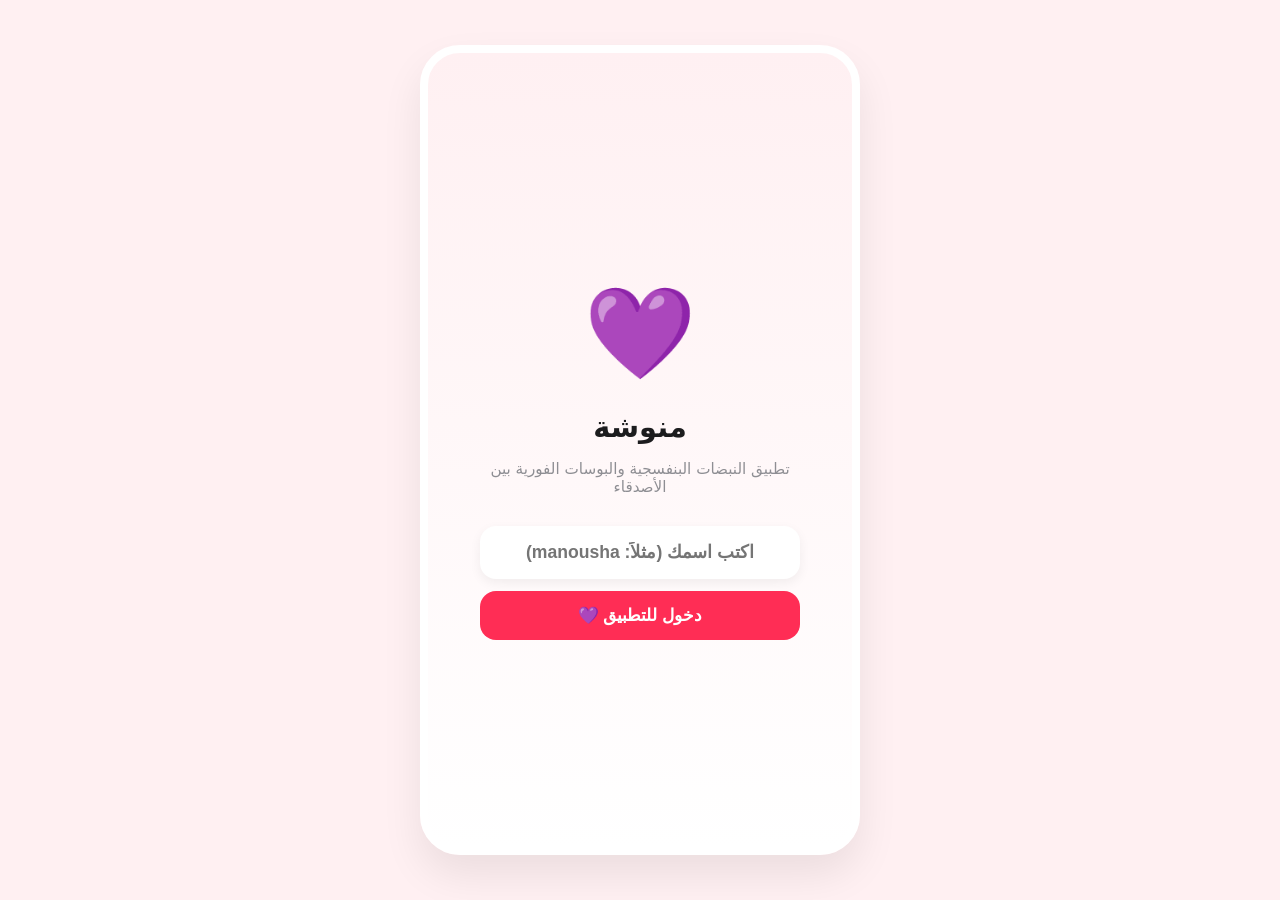
==== commit 92088aaa: "Update Manousha v8 - index.html" ====
--- a/index.html
+++ b/index.html
@@ -3,49 +3,69 @@
 <head>
   <meta charset="UTF-8">
   <meta name="viewport" content="width=device-width, initial-scale=1.0, maximum-scale=1.0, user-scalable=no, viewport-fit=cover">
-  <title>تطبيق القلب ❤️</title>
+  <title>منوشة 💜</title>
   
   <link rel="manifest" href="./manifest.json">
-  <meta name="theme-color" content="#FF2D55">
+  <meta name="theme-color" content="#8B5CF6">
   <meta name="apple-mobile-web-app-capable" content="yes">
   <meta name="apple-mobile-web-app-status-bar-style" content="black-translucent">
-  <meta name="apple-mobile-web-app-title" content="القلب">
+  <meta name="apple-mobile-web-app-title" content="منوشة">
   <link rel="apple-touch-icon" href="./icon-192.png">
   <link rel="icon" type="image/png" href="./icon-192.png">
 
-  <link rel="stylesheet" href="./style.css">
+  <link rel="stylesheet" href="./style.css?v=8">
 </head>
 <body>
 
-  <!-- SVG Gradient -->
+  <!-- SVG Gradient Definitions -->
   <svg style="width:0;height:0;position:absolute;" aria-hidden="true" focusable="false">
-    <linearGradient id="heart-grad" x1="0%" y1="0%" x2="0%" y2="100%">
-      <stop offset="0%" stop-color="#FF5B79" />
-      <stop offset="100%" stop-color="#FF2D55" />
+    <linearGradient id="purple-heart-grad" x1="0%" y1="0%" x2="0%" y2="100%">
+      <stop offset="0%" stop-color="#C084FC" />
+      <stop offset="45%" stop-color="#9333EA" />
+      <stop offset="100%" stop-color="#6B21A8" />
+    </linearGradient>
+    <linearGradient id="charge-grad" x1="0%" y1="0%" x2="100%" y2="100%">
+      <stop offset="0%" stop-color="#EC4899" />
+      <stop offset="100%" stop-color="#A855F7" />
     </linearGradient>
   </svg>
 
   <div class="app-container">
 
-    <!-- Floating hearts container -->
+    <!-- Floating hearts & kisses container -->
     <div id="floatingContainer" class="floating-container"></div>
 
-    <!-- Big overlay when heart is received -->
+    <!-- Fullscreen Giant Kiss Celebration Overlay -->
+    <div id="giantKissOverlay" class="giant-kiss-overlay hidden">
+      <div class="kiss-fx-glow"></div>
+      <div class="giant-kiss-icon">💋</div>
+      <div id="giantKissText" class="giant-kiss-title">بوسة عملاقة 💋</div>
+      <div id="giantKissSub" class="giant-kiss-sub">من @user لك 💜</div>
+      <button id="btnCloseGiantKiss" class="btn-close-kiss">إغلاق ✕</button>
+    </div>
+
+    <!-- Big overlay when regular heart is received -->
     <div id="receivedOverlay" class="received-overlay hidden">
-      <div class="received-heart-icon">❤️</div>
-      <div id="receivedSender" class="received-text">@user أرسل لك قلب</div>
+      <div class="received-heart-icon">💜</div>
+      <div id="receivedSender" class="received-text">@user أرسل لك نبضة بنفسجية</div>
+    </div>
+
+    <!-- Pull to Refresh Indicator -->
+    <div id="pullRefreshIndicator" class="pull-refresh-indicator hidden">
+      <span>🔄</span>
+      <span>جاري التحديث...</span>
     </div>
 
     <!-- SCREEN 1: FIRST-TIME REGISTRATION ONLY -->
     <section id="screenRegister" class="onboarding-screen hidden">
-      <div class="onboarding-logo">❤️</div>
-      <h1 class="onboarding-title">تطبيق القلب</h1>
-      <p class="onboarding-desc">اكتب اسمك مرة واحدة فقط وسيتم حفظه دائماً على جوالك</p>
+      <div class="onboarding-logo">💜</div>
+      <h1 class="onboarding-title">منوشة</h1>
+      <p class="onboarding-desc">تطبيق النبضات البنفسجية والبوسات الفورية بين الأصدقاء</p>
       
       <div class="onboarding-box">
-        <input id="regInput" type="text" class="primary-input" placeholder="اسمك (مثلاً: ahmed)" autocorrect="off" autocapitalize="none">
-        <div id="regError" style="color:#FF3B30; font-size:0.85rem; font-weight:700;" class="hidden"></div>
-        <button id="btnSaveUser" class="btn-submit">دخول للتطبيق</button>
+        <input id="regInput" type="text" class="primary-input" placeholder="اكتب اسمك (مثلاً: manousha)" autocorrect="off" autocapitalize="none">
+        <div id="regError" style="color:#EF4444; font-size:0.85rem; font-weight:700;" class="hidden"></div>
+        <button id="btnSaveUser" class="btn-submit">دخول للتطبيق 💜</button>
       </div>
     </section>
 
@@ -56,16 +76,40 @@
       <header class="app-header">
         <div class="my-user-info">
           <span id="cloudDot" class="cloud-dot" title="متصل بالسحابة"></span>
-          <span style="color:var(--primary)">❤️</span>
-          <span id="displayUsername">@user</span>
-        </div>
-        <button id="btnResetAccount" class="btn-text">تغيير الاسم</button>
+          <span class="app-brand-name">منوشة 💜</span>
+          <span id="displayUsername" class="user-badge">@user</span>
+        </div>
+        <div class="header-actions">
+          <button id="btnRefresh" class="icon-header-btn" title="تحديث البيانات">
+            <svg width="17" height="17" viewBox="0 0 24 24" fill="none" stroke="currentColor" stroke-width="2.5" stroke-linecap="round" stroke-linejoin="round">
+              <path d="M21.5 2v6h-6M21.34 15.57a10 10 0 1 1-.57-8.38l5.67-5.67"/>
+            </svg>
+            <span>تحديث</span>
+          </button>
+          <button id="btnEnableNotifs" class="icon-header-btn" title="تفعيل الإشعارات عند قفل الشاشة">
+            <span>🔔</span>
+          </button>
+          <button id="btnResetAccount" class="icon-header-btn" title="تغيير اليوزر">
+            <span>⚙️</span>
+          </button>
+        </div>
       </header>
 
-      <!-- Navigation Tabs -->
+      <!-- Lock Screen Notification Tip Banner (Expandable/Dismissible) -->
+      <div id="lockscreenBanner" class="lockscreen-banner">
+        <div class="lockscreen-content">
+          <div class="lockscreen-text">
+            <strong>🔔 لتصلك الإشعارات وشاشة هاتفك مقفلة:</strong>
+            <span>أضف التطبيق للشاشة الرئيسية (زر المشاركة ⎋ ثم إضافة للشاشة الرئيسية) وفعّل الإشعارات.</span>
+          </div>
+          <button id="btnDismissLockscreenBanner" class="btn-dismiss-banner">فهمت ✓</button>
+        </div>
+      </div>
+
+      <!-- Navigation Tabs (3 Tabs) -->
       <nav class="nav-tabs">
         <button id="tabHeart" class="tab-btn active">
-          <span>❤️</span>
+          <span>💜</span>
           <span>القلب</span>
         </button>
         <button id="tabFriends" class="tab-btn">
@@ -73,15 +117,20 @@
           <span>الأصدقاء</span>
           <span id="tabBadge" class="badge-dot hidden"></span>
         </button>
+        <button id="tabKisses" class="tab-btn">
+          <span>💋</span>
+          <span>البوسات</span>
+          <span id="tabKissBadge" class="badge-dot hidden"></span>
+        </button>
       </nav>
 
       <!-- TAB 1: HEART SCREEN -->
-      <div id="viewHeart" style="flex:1; display:flex; flex-direction:column;">
+      <div id="viewHeart" class="tab-view" style="flex:1; display:flex; flex-direction:column;">
         <!-- PROMINENT INCOMING REQUEST BANNER -->
         <div id="incomingBanner" class="incoming-alert-banner hidden">
           <div class="alert-info">
             <span id="bannerTitle" class="alert-title">👋 طلب إضافة جديد</span>
-            <span id="bannerSub" class="alert-sub">@user يريد إضافتك</span>
+            <span id="bannerSub" class="alert-sub">@user يريد إضافتك في منوشة</span>
           </div>
           <div class="alert-actions">
             <button id="btnAcceptReq" class="btn-accept">قبول ✓</button>
@@ -91,16 +140,18 @@
 
         <!-- Add Friend Box -->
         <div class="add-friend-box">
-          <input id="inputFriendName" type="text" class="add-input" placeholder="اكتب يوزر صديقك لإضافته" autocorrect="off" autocapitalize="none">
+          <input id="inputFriendName" type="text" class="add-input" placeholder="ابحث بالحرف (مثلاً: m) أو اكتب اليوزر" autocorrect="off" autocapitalize="none">
           <button id="btnAddFriend" class="btn-add-action">إضافة +</button>
         </div>
+        <!-- Autocomplete Suggestions Dropdown -->
+        <div id="suggestionsBox" class="suggestions-box hidden"></div>
         <div id="addFeedback" class="add-feedback hidden"></div>
 
         <!-- Current Friend Pill -->
         <div id="friendPill" class="active-friend-pill hidden">
           <span>صديقك:</span>
           <strong id="friendPillName">@friend</strong>
-          <span>❤️</span>
+          <span>💜</span>
         </div>
 
         <!-- Stats Counters -->
@@ -108,29 +159,38 @@
           <div class="stat-item">أرسلت: <span id="statSent">0</span></div>
           <div class="stat-item">•</div>
           <div class="stat-item">استلمت: <span id="statReceived">0</span></div>
-        </div>
-
-        <!-- Big Heart Button in center -->
+          <div class="stat-item">•</div>
+          <div class="stat-item">بوسات: <span id="statKisses">0</span> 💋</div>
+        </div>
+
+        <!-- Big Purple Heart Button with 3-Second Long Press Charging Ring -->
         <div class="heart-stage">
-          <button id="heartBtn" class="main-heart-btn" aria-label="أرسل قلب">
-            <svg viewBox="0 0 24 24">
-              <path d="M12 21.35l-1.45-1.32C5.4 15.36 2 12.28 2 8.5 2 5.42 4.42 3 7.5 3c1.74 0 3.41.81 4.5 2.09C13.09 3.81 14.76 3 16.5 3 19.58 3 22 5.42 22 8.5c0 3.78-3.4 6.86-8.55 11.54L12 21.35z"/>
+          <div class="heart-ring-wrapper">
+            <svg class="charge-svg" viewBox="0 0 260 260">
+              <circle class="charge-bg-circle" cx="130" cy="130" r="118" />
+              <circle id="chargeProgressCircle" class="charge-bar-circle" cx="130" cy="130" r="118" />
             </svg>
-          </button>
-        </div>
-
-        <div style="text-align:center; font-size:0.85rem; color:var(--text-secondary); padding-bottom:8px;">
-          اضغط القلب لإرسال نبضة فورية لصديقك
+            <button id="heartBtn" class="main-heart-btn" aria-label="أرسل قلب أو بوسة">
+              <svg viewBox="0 0 24 24">
+                <path d="M12 21.35l-1.45-1.32C5.4 15.36 2 12.28 2 8.5 2 5.42 4.42 3 7.5 3c1.74 0 3.41.81 4.5 2.09C13.09 3.81 14.76 3 16.5 3 19.58 3 22 5.42 22 8.5c0 3.78-3.4 6.86-8.55 11.54L12 21.35z"/>
+              </svg>
+            </button>
+          </div>
+        </div>
+
+        <!-- Prompt Text -->
+        <div id="heartPromptText" class="heart-prompt-text">
+          اضغط لنبضة بنفسجية 💜 • علّق 3 ثواني لبوسة عملاقة 💋
         </div>
       </div>
 
       <!-- TAB 2: FRIENDS LIST PAGE -->
-      <div id="viewFriends" class="friends-page hidden">
+      <div id="viewFriends" class="tab-view friends-page hidden">
         <!-- Incoming Requests Section -->
         <div id="sectionRequests" class="section-card hidden">
           <div class="section-heading">
             <span>طلبات الإضافة الواردة</span>
-            <span style="color:#FF2D55">🔔</span>
+            <span style="color:var(--primary)">🔔</span>
           </div>
           <div id="requestsList"></div>
         </div>
@@ -139,30 +199,91 @@
         <div class="section-card">
           <div class="section-heading">
             <span>الأصدقاء المضافون</span>
-            <span id="friendsCountBadge" style="background:#FFF0F2; color:#FF2D55; padding:2px 8px; border-radius:10px; font-size:0.8rem;">0</span>
+            <span id="friendsCountBadge" class="counter-badge">0</span>
           </div>
           <div id="friendsList"></div>
           <div id="emptyFriendsMsg" class="empty-state">
             لا يوجد أصدقاء مضافون بعد.<br>
-            اكتب يوزر صديقك في خانة الإضافة أو شارك رابطك معه!
+            اكتب يوزر صديقك في خانة الإضافة بالأعلى أو شارك رابطك معه!
           </div>
         </div>
 
         <!-- Share My Link Section -->
         <div class="section-card" style="text-align:center; padding:18px;">
-          <div style="font-size:0.9rem; font-weight:700; margin-bottom:4px;">يوزرك الحالي: <strong id="shareUnameText" style="color:#FF2D55">@user</strong></div>
-          <p style="font-size:0.8rem; color:var(--text-secondary); margin-bottom:12px;">أرسل الرابط لأصحابك على الواتساب ليضيفوك فوراً</p>
-          <button id="btnShareMyLink" class="btn-add-action" style="width:100%; padding:12px;">
+          <div style="font-size:0.9rem; font-weight:700; margin-bottom:4px;">يوزرك في منوشة: <strong id="shareUnameText" style="color:var(--primary)">@user</strong></div>
+          <p style="font-size:0.8rem; color:var(--text-secondary); margin-bottom:12px;">أرسل الرابط لأصحابك ليضيفوك فوراً ويبادلوك القلوب والبوسات</p>
+          <button id="btnShareMyLink" class="btn-action-primary" style="width:100%; padding:12px;">
             <span>مشاركة الرابط واليوزر</span>
             <span>🔗</span>
           </button>
         </div>
       </div>
 
+      <!-- TAB 3: KISSES PAGE (بوسات منوشة والصوت) -->
+      <div id="viewKisses" class="tab-view kisses-page hidden">
+        
+        <!-- Direct Kiss Card -->
+        <div class="section-card kiss-card-highlight">
+          <div class="section-heading">
+            <span>إرسال بوسة سريعة 💋</span>
+            <button id="btnQuickKissSound" class="btn-sound-preview" title="تجربة صوت البوسة">🔊 استماع للصوت</button>
+          </div>
+          <p style="font-size:0.82rem; color:var(--text-secondary); margin-bottom:12px;">
+            أرسل بوسة عملاقة لصديقك بصوت بوسة ورنة فورية على جهازه
+          </p>
+          <button id="btnSendDirectKiss" class="btn-action-kiss">
+            <span>أرسل بوسة عملاقة الآن 💋</span>
+          </button>
+        </div>
+
+        <!-- Custom Voice Kiss Recorder -->
+        <div class="section-card">
+          <div class="section-heading">
+            <span>سجّل بوسة بصوتك 🎙️</span>
+            <span style="font-size:0.8rem; color:var(--primary); font-weight:700;">جديد!</span>
+          </div>
+          <p style="font-size:0.8rem; color:var(--text-secondary); margin-bottom:12px;">
+            سجّل صوتك وأنت ترسل بوسة حقيقية (حتى 3 ثواني) لتصل لصديقك ويستمع لصوتك الحقيقي!
+          </p>
+          
+          <div class="voice-recorder-box">
+            <div id="recordStatusText" class="record-status-text">جاهز للتسجيل 🎙️</div>
+            <div class="recorder-controls">
+              <button id="btnStartRecord" class="btn-record">
+                <span class="rec-dot"></span>
+                <span>تسجيل صوتك</span>
+              </button>
+              <button id="btnPlayMyVoice" class="btn-play-voice hidden">
+                <span>استماع ▶️</span>
+              </button>
+            </div>
+            <div id="voiceSendSection" class="hidden" style="margin-top:10px;">
+              <button id="btnSendVoiceKiss" class="btn-action-primary" style="width:100%;">
+                <span>إرسال البوسة بصوتك لصديقك 🚀</span>
+              </button>
+            </div>
+          </div>
+        </div>
+
+        <!-- Kisses Inbox / Log -->
+        <div class="section-card">
+          <div class="section-heading">
+            <span>صندوق البوسات المستلمة 📬</span>
+            <span id="kissesCountBadge" class="counter-badge">0</span>
+          </div>
+          <div id="kissesInboxList"></div>
+          <div id="emptyKissesMsg" class="empty-state">
+            لم تستلم أي بوسات بعد.<br>
+            ستظهر كل البوسات المستلمة هنا لتستمع لأصواتها في أي وقت!
+          </div>
+        </div>
+
+      </div>
+
     </section>
 
   </div>
 
-  <script src="./app.js"></script>
+  <script src="./app.js?v=8"></script>
 </body>
 </html>
--- a/style.css
+++ b/style.css
@@ -63,7 +63,7 @@
   display: flex;
   justify-content: space-between;
   align-items: center;
-  padding: 4px 0 12px;
+  padding: 4px 0 10px;
 }
 
 .my-user-info {
@@ -81,6 +81,182 @@
   background: #34C759;
   display: inline-block;
   box-shadow: 0 0 8px #34C759;
+}
+
+/* Refresh Button */
+.icon-refresh-btn {
+  background: #FFFFFF;
+  border: 1px solid rgba(0, 0, 0, 0.08);
+  color: var(--text-main);
+  padding: 6px 12px;
+  border-radius: 12px;
+  font-size: 0.85rem;
+  font-weight: 800;
+  cursor: pointer;
+  display: flex;
+  align-items: center;
+  gap: 5px;
+  box-shadow: var(--shadow-sm);
+  transition: transform 0.15s, background 0.2s;
+}
+
+.icon-refresh-btn:active {
+  transform: scale(0.92);
+  background: #F2F2F7;
+}
+
+.icon-refresh-btn svg {
+  transition: transform 0.5s ease;
+}
+
+.icon-refresh-btn.spinning svg {
+  animation: rotateSpin 0.7s linear infinite;
+}
+
+@keyframes rotateSpin {
+  100% { transform: rotate(360deg); }
+}
+
+/* Pull to Refresh Indicator */
+.pull-refresh-indicator {
+  position: absolute;
+  top: 10px;
+  left: 50%;
+  transform: translateX(-50%);
+  background: rgba(28, 28, 30, 0.88);
+  backdrop-filter: blur(12px);
+  color: #FFF;
+  padding: 8px 18px;
+  border-radius: 20px;
+  font-size: 0.85rem;
+  font-weight: 700;
+  display: flex;
+  align-items: center;
+  gap: 8px;
+  z-index: 999;
+  box-shadow: 0 8px 24px rgba(0, 0, 0, 0.2);
+  animation: fadeInDown 0.25s ease;
+}
+
+@keyframes fadeInDown {
+  from { opacity: 0; transform: translate(-50%, -10px); }
+  to { opacity: 1; transform: translate(-50%, 0); }
+}
+
+/* Nav Tabs */
+.nav-tabs {
+  display: flex;
+  background: rgba(0, 0, 0, 0.05);
+  padding: 4px;
+  border-radius: 16px;
+  margin-bottom: 14px;
+  gap: 4px;
+}
+
+.tab-btn {
+  flex: 1;
+  border: none;
+  background: transparent;
+  padding: 10px 0;
+  border-radius: 12px;
+  font-size: 0.95rem;
+  font-weight: 800;
+  color: var(--text-secondary);
+  cursor: pointer;
+  position: relative;
+  transition: all 0.2s;
+  display: flex;
+  align-items: center;
+  justify-content: center;
+  gap: 6px;
+}
+
+.tab-btn.active {
+  background: #FFFFFF;
+  color: var(--primary);
+  box-shadow: 0 3px 10px rgba(0, 0, 0, 0.07);
+}
+
+.badge-dot {
+  width: 8px;
+  height: 8px;
+  background: #FF2D55;
+  border-radius: 50%;
+  display: inline-block;
+}
+
+/* Friends Page */
+.friends-page {
+  flex: 1;
+  display: flex;
+  flex-direction: column;
+  overflow-y: auto;
+  gap: 14px;
+  padding-bottom: 20px;
+}
+
+.section-card {
+  background: #FFFFFF;
+  border-radius: 20px;
+  padding: 16px;
+  box-shadow: var(--shadow-sm);
+}
+
+.section-heading {
+  font-size: 0.9rem;
+  font-weight: 800;
+  color: var(--text-secondary);
+  margin-bottom: 12px;
+  display: flex;
+  justify-content: space-between;
+  align-items: center;
+}
+
+.friend-row {
+  display: flex;
+  align-items: center;
+  justify-content: space-between;
+  padding: 12px 0;
+  border-bottom: 1px solid var(--border-light);
+}
+
+.friend-row:last-child {
+  border-bottom: none;
+}
+
+.friend-name {
+  font-size: 1.05rem;
+  font-weight: 800;
+  color: var(--text-main);
+  display: flex;
+  align-items: center;
+  gap: 6px;
+}
+
+.btn-send-mini {
+  background: #FFF0F2;
+  color: var(--primary);
+  border: 1px solid rgba(255, 45, 85, 0.2);
+  padding: 8px 14px;
+  border-radius: 12px;
+  font-size: 0.85rem;
+  font-weight: 800;
+  cursor: pointer;
+  transition: transform 0.15s;
+}
+
+.btn-send-mini:active {
+  transform: scale(0.95);
+  background: var(--primary);
+  color: #FFF;
+}
+
+.empty-state {
+  text-align: center;
+  padding: 30px 20px;
+  color: var(--text-secondary);
+  font-size: 0.95rem;
+  line-height: 1.6;
 }
 
 .cloud-dot.connecting {
@@ -169,7 +345,60 @@
   align-items: center;
   gap: 8px;
   box-shadow: var(--shadow-sm);
+  margin-bottom: 8px;
+}
+
+/* User Autocomplete Suggestions Box */
+.suggestions-box {
+  background: #FFFFFF;
+  border-radius: 16px;
+  box-shadow: 0 10px 30px rgba(0, 0, 0, 0.12);
+  margin-top: -2px;
   margin-bottom: 12px;
+  max-height: 190px;
+  overflow-y: auto;
+  border: 1px solid rgba(255, 45, 85, 0.15);
+  animation: fadeInDown 0.2s ease;
+  z-index: 50;
+  position: relative;
+}
+
+.suggestion-item {
+  display: flex;
+  align-items: center;
+  justify-content: space-between;
+  padding: 11px 16px;
+  border-bottom: 1px solid var(--border-light);
+  cursor: pointer;
+  transition: background 0.15s;
+}
+
+.suggestion-item:last-child {
+  border-bottom: none;
+}
+
+.suggestion-item:active {
+  background: #FFF0F2;
+}
+
+.suggestion-name {
+  font-size: 0.95rem;
+  font-weight: 800;
+  color: var(--text-main);
+  display: flex;
+  align-items: center;
+  gap: 6px;
+}
+
+.btn-suggest-add {
+  background: #FFF0F2;
+  color: var(--primary);
+  border: 1px solid rgba(255, 45, 85, 0.3);
+  padding: 5px 12px;
+  border-radius: 10px;
+  font-size: 0.8rem;
+  font-weight: 800;
+  cursor: pointer;
 }
 
 .add-input {
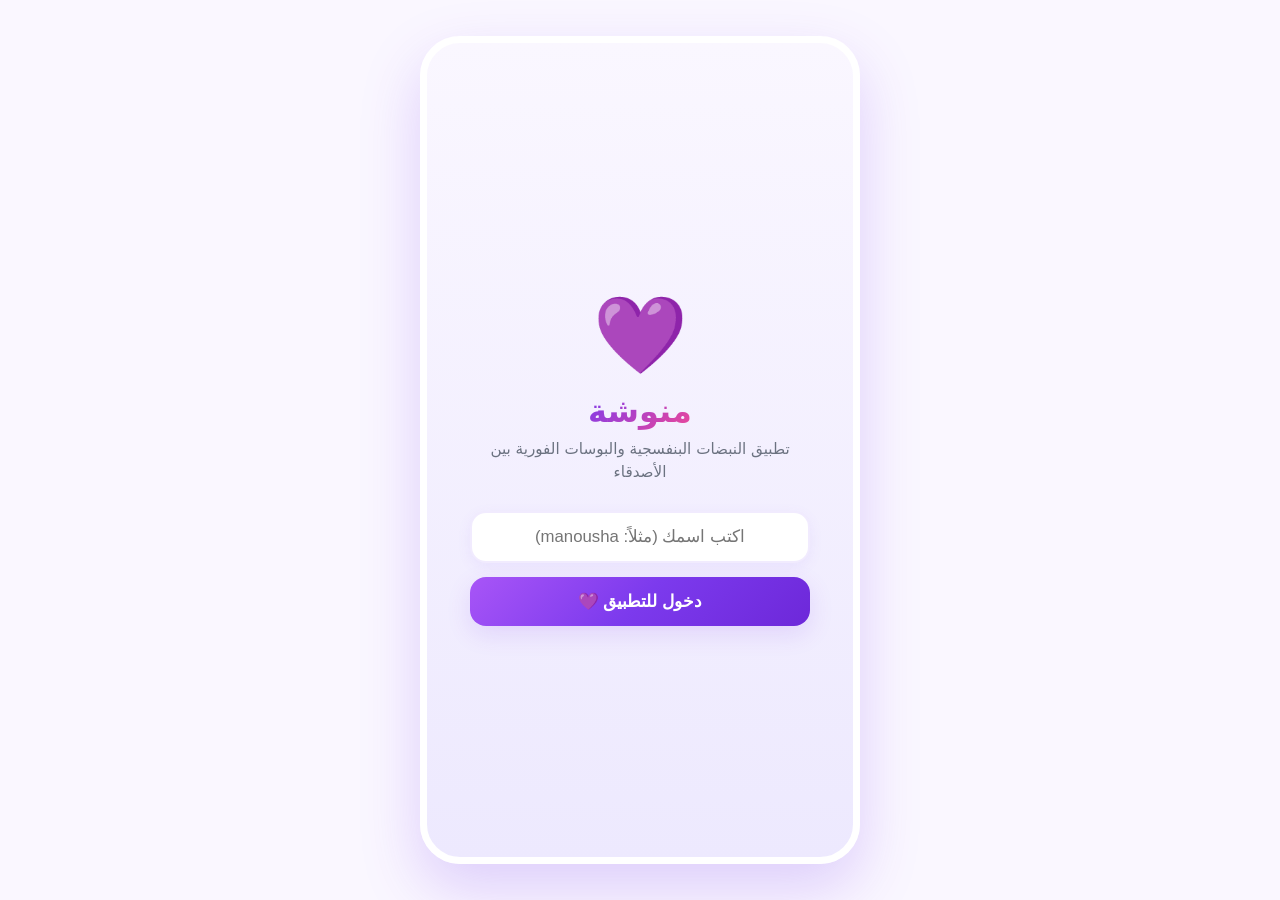
==== commit a1fa2072: "Update Manousha v8 - index.html" ====
--- a/index.html
+++ b/index.html
@@ -13,7 +13,7 @@
   <link rel="apple-touch-icon" href="./icon-192.png">
   <link rel="icon" type="image/png" href="./icon-192.png">
 
-  <link rel="stylesheet" href="./style.css?v=8">
+  <link rel="stylesheet" href="./style.css?v=9">
 </head>
 <body>
 
@@ -31,6 +31,21 @@
   </svg>
 
   <div class="app-container">
+
+    <!-- NATIVE NOTIFICATION PROMPT MODAL (APPEARS ON FIRST LAUNCH / HOME SCREEN) -->
+    <div id="notifPromptModal" class="notif-prompt-modal hidden">
+      <div class="notif-modal-card">
+        <div class="notif-modal-icon">🔔</div>
+        <h2 class="notif-modal-title">تفعيل إشعارات ورنات منوشة</h2>
+        <p class="notif-modal-desc">
+          لتصلك نبضات وبوسات أصدقائك ويرن هاتفك حتى وشاشة الهاتف مقفلة، يرجى الضغط على الزر أدناه ثم اختيار <strong>"سماح" (Allow)</strong> في رسالة النظام الرسمية.
+        </p>
+        <button id="btnAllowNotifsModal" class="btn-modal-allow">
+          <span>السماح بجميع أنواع الإشعارات 🔔</span>
+        </button>
+        <button id="btnLaterNotifsModal" class="btn-modal-later">لاحقاً</button>
+      </div>
+    </div>
 
     <!-- Floating hearts & kisses container -->
     <div id="floatingContainer" class="floating-container"></div>
@@ -284,6 +299,6 @@
 
   </div>
 
-  <script src="./app.js?v=8"></script>
+  <script src="./app.js?v=9"></script>
 </body>
 </html>
--- a/style.css
+++ b/style.css
@@ -1,13 +1,19 @@
 :root {
-  --primary: #FF2D55;
-  --primary-gradient: linear-gradient(180deg, #FF5B79 0%, #FF2D55 100%);
-  --bg-gradient: linear-gradient(180deg, #FFF0F2 0%, #FFFFFF 100%);
-  --text-main: #1C1C1E;
-  --text-secondary: #8E8E93;
+  --primary: #8B5CF6;
+  --primary-dark: #7C3AED;
+  --primary-deep: #6D28D9;
+  --primary-light: #DDD6FE;
+  --primary-ultralight: #FAF7FF;
+  --accent-pink: #EC4899;
+  --primary-gradient: linear-gradient(135deg, #A855F7 0%, #7C3AED 50%, #6D28D9 100%);
+  --bg-gradient: linear-gradient(180deg, #FAF7FF 0%, #EDE9FE 100%);
+  --text-main: #1F1934;
+  --text-secondary: #6B7280;
   --card-bg: #FFFFFF;
-  --border-light: rgba(0, 0, 0, 0.08);
-  --shadow-sm: 0 4px 12px rgba(0, 0, 0, 0.06);
-  --shadow-heart: 0 16px 36px rgba(255, 45, 85, 0.35);
+  --border-light: rgba(139, 92, 246, 0.12);
+  --shadow-sm: 0 4px 14px rgba(139, 92, 246, 0.08);
+  --shadow-md: 0 8px 24px rgba(124, 58, 237, 0.14);
+  --shadow-heart: 0 16px 45px rgba(124, 58, 237, 0.42);
   --radius-pill: 9999px;
 }
 
@@ -21,7 +27,7 @@
 
 body {
   font-family: -apple-system, BlinkMacSystemFont, "SF Pro Rounded", "SF Pro Display", "Segoe UI", Roboto, system-ui, sans-serif;
-  background: #FFF0F2;
+  background: #FAF7FF;
   color: var(--text-main);
   direction: rtl;
   overflow: hidden;
@@ -42,15 +48,16 @@
   flex-direction: column;
   position: relative;
   overflow: hidden;
-  box-shadow: 0 20px 40px rgba(0, 0, 0, 0.08);
-  padding: 20px 18px env(safe-area-inset-bottom, 20px);
+  box-shadow: 0 20px 45px rgba(124, 58, 237, 0.12);
+  padding: 16px 18px env(safe-area-inset-bottom, 16px);
 }
 
 @media (min-width: 500px) {
   .app-container {
-    height: 90vh;
+    height: 92vh;
     border-radius: 40px;
-    border: 8px solid #FFFFFF;
+    border: 7px solid #FFFFFF;
+    box-shadow: 0 25px 60px rgba(124, 58, 237, 0.22);
   }
 }
 
@@ -72,49 +79,112 @@
   gap: 8px;
   font-size: 1.15rem;
   font-weight: 800;
+}
+
+.app-brand-name {
+  background: linear-gradient(135deg, #7C3AED 0%, #EC4899 100%);
+  -webkit-background-clip: text;
+  -webkit-text-fill-color: transparent;
+  font-weight: 900;
+  letter-spacing: -0.3px;
+}
+
+.user-badge {
+  background: #EDE9FE;
+  color: var(--primary-deep);
+  padding: 2px 8px;
+  border-radius: 10px;
+  font-size: 0.8rem;
+  font-weight: 700;
 }
 
 .cloud-dot {
   width: 9px;
   height: 9px;
   border-radius: 50%;
-  background: #34C759;
+  background: #10B981;
   display: inline-block;
-  box-shadow: 0 0 8px #34C759;
-}
-
-/* Refresh Button */
-.icon-refresh-btn {
+  box-shadow: 0 0 10px #10B981;
+}
+
+.header-actions {
+  display: flex;
+  align-items: center;
+  gap: 6px;
+}
+
+.icon-header-btn {
   background: #FFFFFF;
-  border: 1px solid rgba(0, 0, 0, 0.08);
-  color: var(--text-main);
-  padding: 6px 12px;
+  border: 1px solid var(--border-light);
+  color: var(--primary-deep);
+  padding: 6px 10px;
   border-radius: 12px;
-  font-size: 0.85rem;
-  font-weight: 800;
-  cursor: pointer;
-  display: flex;
-  align-items: center;
-  gap: 5px;
+  font-size: 0.82rem;
+  font-weight: 800;
+  cursor: pointer;
+  display: flex;
+  align-items: center;
+  gap: 4px;
   box-shadow: var(--shadow-sm);
-  transition: transform 0.15s, background 0.2s;
-}
-
-.icon-refresh-btn:active {
+  transition: transform 0.15s, background 0.15s;
+}
+
+.icon-header-btn:active {
   transform: scale(0.92);
-  background: #F2F2F7;
-}
-
-.icon-refresh-btn svg {
+  background: #EDE9FE;
+}
+
+.icon-header-btn svg {
   transition: transform 0.5s ease;
 }
 
-.icon-refresh-btn.spinning svg {
+.icon-header-btn.spinning svg {
   animation: rotateSpin 0.7s linear infinite;
 }
 
 @keyframes rotateSpin {
   100% { transform: rotate(360deg); }
+}
+
+/* Lock Screen Notification Banner */
+.lockscreen-banner {
+  background: #FFFFFF;
+  border: 1px solid rgba(139, 92, 246, 0.2);
+  border-radius: 14px;
+  padding: 8px 12px;
+  margin-bottom: 10px;
+  box-shadow: var(--shadow-sm);
+  animation: fadeInDown 0.3s ease;
+}
+
+.lockscreen-content {
+  display: flex;
+  align-items: center;
+  justify-content: space-between;
+  gap: 8px;
+}
+
+.lockscreen-text {
+  font-size: 0.75rem;
+  color: var(--text-secondary);
+  line-height: 1.35;
+}
+
+.lockscreen-text strong {
+  color: var(--primary-deep);
+  display: block;
+}
+
+.btn-dismiss-banner {
+  background: #EDE9FE;
+  color: var(--primary-deep);
+  border: none;
+  padding: 5px 10px;
+  border-radius: 8px;
+  font-size: 0.75rem;
+  font-weight: 800;
+  cursor: pointer;
+  white-space: nowrap;
 }
 
 /* Pull to Refresh Indicator */
@@ -123,7 +193,7 @@
   top: 10px;
   left: 50%;
   transform: translateX(-50%);
-  background: rgba(28, 28, 30, 0.88);
+  background: rgba(46, 16, 101, 0.9);
   backdrop-filter: blur(12px);
   color: #FFF;
   padding: 8px 18px;
@@ -143,13 +213,13 @@
   to { opacity: 1; transform: translate(-50%, 0); }
 }
 
-/* Nav Tabs */
+/* Nav Tabs (3 Tabs) */
 .nav-tabs {
   display: flex;
-  background: rgba(0, 0, 0, 0.05);
+  background: rgba(139, 92, 246, 0.08);
   padding: 4px;
   border-radius: 16px;
-  margin-bottom: 14px;
+  margin-bottom: 12px;
   gap: 4px;
 }
 
@@ -157,131 +227,50 @@
   flex: 1;
   border: none;
   background: transparent;
-  padding: 10px 0;
+  padding: 9px 0;
   border-radius: 12px;
-  font-size: 0.95rem;
+  font-size: 0.9rem;
   font-weight: 800;
   color: var(--text-secondary);
   cursor: pointer;
   position: relative;
-  transition: all 0.2s;
+  transition: all 0.2s cubic-bezier(0.34, 1.56, 0.64, 1);
   display: flex;
   align-items: center;
   justify-content: center;
-  gap: 6px;
+  gap: 5px;
 }
 
 .tab-btn.active {
   background: #FFFFFF;
-  color: var(--primary);
-  box-shadow: 0 3px 10px rgba(0, 0, 0, 0.07);
+  color: var(--primary-deep);
+  box-shadow: 0 4px 12px rgba(124, 58, 237, 0.15);
+  transform: translateY(-1px);
 }
 
 .badge-dot {
-  width: 8px;
-  height: 8px;
-  background: #FF2D55;
+  width: 7px;
+  height: 7px;
+  background: #EF4444;
   border-radius: 50%;
-  display: inline-block;
-}
-
-/* Friends Page */
-.friends-page {
-  flex: 1;
-  display: flex;
-  flex-direction: column;
+  position: absolute;
+  top: 7px;
+  right: 14px;
+}
+
+.tab-view {
   overflow-y: auto;
-  gap: 14px;
-  padding-bottom: 20px;
-}
-
-.section-card {
-  background: #FFFFFF;
-  border-radius: 20px;
-  padding: 16px;
-  box-shadow: var(--shadow-sm);
-}
-
-.section-heading {
-  font-size: 0.9rem;
-  font-weight: 800;
-  color: var(--text-secondary);
-  margin-bottom: 12px;
-  display: flex;
-  justify-content: space-between;
-  align-items: center;
-}
-
-.friend-row {
-  display: flex;
-  align-items: center;
-  justify-content: space-between;
-  padding: 12px 0;
-  border-bottom: 1px solid var(--border-light);
-}
-
-.friend-row:last-child {
-  border-bottom: none;
-}
-
-.friend-name {
-  font-size: 1.05rem;
-  font-weight: 800;
-  color: var(--text-main);
-  display: flex;
-  align-items: center;
-  gap: 6px;
-}
-
-.btn-send-mini {
-  background: #FFF0F2;
-  color: var(--primary);
-  border: 1px solid rgba(255, 45, 85, 0.2);
-  padding: 8px 14px;
-  border-radius: 12px;
-  font-size: 0.85rem;
-  font-weight: 800;
-  cursor: pointer;
-  transition: transform 0.15s;
-}
-
-.btn-send-mini:active {
-  transform: scale(0.95);
-  background: var(--primary);
-  color: #FFF;
-}
-
-.empty-state {
-  text-align: center;
-  padding: 30px 20px;
-  color: var(--text-secondary);
-  font-size: 0.95rem;
-  line-height: 1.6;
-}
-
-.cloud-dot.connecting {
-  background: #FF9500;
-  box-shadow: 0 0 8px #FF9500;
-}
-
-.btn-text {
-  background: none;
-  border: none;
-  color: var(--text-secondary);
-  font-size: 0.82rem;
-  font-weight: 600;
-  cursor: pointer;
-  padding: 4px 8px;
-}
-
-/* INCOMING REQUEST BANNER (Prominent & Clear) */
+  -webkit-overflow-scrolling: touch;
+}
+
+/* INCOMING REQUEST BANNER */
 .incoming-alert-banner {
   background: #FFFFFF;
-  border: 2px solid #FF2D55;
-  border-radius: 20px;
-  padding: 14px 16px;
-  margin-bottom: 12px;
-  box-shadow: 0 8px 24px rgba(255, 45, 85, 0.2);
+  border: 2px solid var(--primary);
+  border-radius: 18px;
+  padding: 12px 14px;
+  margin-bottom: 10px;
+  box-shadow: 0 8px 24px rgba(139, 92, 246, 0.2);
   display: flex;
   align-items: center;
   justify-content: space-between;
@@ -300,13 +289,13 @@
 }
 
 .alert-title {
-  font-size: 0.95rem;
+  font-size: 0.92rem;
   font-weight: 800;
   color: var(--text-main);
 }
 
 .alert-sub {
-  font-size: 0.8rem;
+  font-size: 0.78rem;
   color: var(--text-secondary);
 }
 
@@ -316,48 +305,77 @@
 }
 
 .btn-accept {
-  background: #34C759;
+  background: #10B981;
+  color: #FFF;
+  border: none;
+  padding: 7px 14px;
+  border-radius: 10px;
+  font-size: 0.85rem;
+  font-weight: 800;
+  cursor: pointer;
+}
+
+.btn-decline {
+  background: #F3F4F6;
+  color: #6B7280;
+  border: none;
+  padding: 7px 10px;
+  border-radius: 10px;
+  font-size: 0.85rem;
+  cursor: pointer;
+}
+
+/* Simple Add Friend Box */
+.add-friend-box {
+  background: #FFFFFF;
+  border: 1px solid var(--border-light);
+  border-radius: 16px;
+  padding: 5px 6px 5px 12px;
+  display: flex;
+  align-items: center;
+  gap: 8px;
+  box-shadow: var(--shadow-sm);
+  margin-bottom: 6px;
+}
+
+.add-input {
+  flex: 1;
+  border: none;
+  outline: none;
+  font-size: 0.92rem;
+  color: var(--text-main);
+  background: transparent;
+  padding: 6px 0;
+}
+
+.btn-add-action {
+  background: var(--primary-gradient);
   color: #FFF;
   border: none;
   padding: 8px 16px;
   border-radius: 12px;
-  font-size: 0.9rem;
-  font-weight: 800;
-  cursor: pointer;
-}
-
-.btn-decline {
-  background: #E5E5EA;
-  color: #8E8E93;
-  border: none;
-  padding: 8px 12px;
-  border-radius: 12px;
-  font-size: 0.9rem;
-  cursor: pointer;
-}
-
-/* Simple Add Friend Box (Right on the main screen) */
-.add-friend-box {
-  background: #FFFFFF;
-  border-radius: 18px;
-  padding: 6px 6px 6px 14px;
-  display: flex;
-  align-items: center;
-  gap: 8px;
-  box-shadow: var(--shadow-sm);
-  margin-bottom: 8px;
+  font-size: 0.85rem;
+  font-weight: 800;
+  cursor: pointer;
+  white-space: nowrap;
+  box-shadow: 0 4px 10px rgba(124, 58, 237, 0.25);
+  transition: transform 0.15s;
+}
+
+.btn-add-action:active {
+  transform: scale(0.95);
 }
 
 /* User Autocomplete Suggestions Box */
 .suggestions-box {
   background: #FFFFFF;
   border-radius: 16px;
-  box-shadow: 0 10px 30px rgba(0, 0, 0, 0.12);
+  box-shadow: 0 10px 30px rgba(124, 58, 237, 0.14);
   margin-top: -2px;
-  margin-bottom: 12px;
-  max-height: 190px;
+  margin-bottom: 10px;
+  max-height: 180px;
   overflow-y: auto;
-  border: 1px solid rgba(255, 45, 85, 0.15);
+  border: 1px solid var(--border-light);
   animation: fadeInDown 0.2s ease;
   z-index: 50;
   position: relative;
@@ -367,8 +385,8 @@
   display: flex;
   align-items: center;
   justify-content: space-between;
-  padding: 11px 16px;
-  border-bottom: 1px solid var(--border-light);
+  padding: 10px 14px;
+  border-bottom: 1px solid #F3F4F6;
   cursor: pointer;
   transition: background 0.15s;
 }
@@ -378,11 +396,11 @@
 }
 
 .suggestion-item:active {
-  background: #FFF0F2;
+  background: #F5F3FF;
 }
 
 .suggestion-name {
-  font-size: 0.95rem;
+  font-size: 0.92rem;
   font-weight: 800;
   color: var(--text-main);
   display: flex;
@@ -391,65 +409,40 @@
 }
 
 .btn-suggest-add {
-  background: #FFF0F2;
-  color: var(--primary);
-  border: 1px solid rgba(255, 45, 85, 0.3);
-  padding: 5px 12px;
-  border-radius: 10px;
-  font-size: 0.8rem;
-  font-weight: 800;
-  cursor: pointer;
-}
-
-.add-input {
-  flex: 1;
-  border: none;
-  outline: none;
-  font-size: 0.95rem;
-  color: var(--text-main);
-  background: transparent;
-  padding: 8px 0;
-}
-
-.btn-add-action {
-  background: var(--primary);
-  color: #FFF;
-  border: none;
-  padding: 10px 18px;
-  border-radius: 14px;
-  font-size: 0.9rem;
-  font-weight: 700;
-  cursor: pointer;
-  white-space: nowrap;
-}
-
-.btn-add-action:active {
-  transform: scale(0.96);
+  background: #EDE9FE;
+  color: var(--primary-deep);
+  border: 1px solid rgba(139, 92, 246, 0.2);
+  padding: 4px 10px;
+  border-radius: 8px;
+  font-size: 0.78rem;
+  font-weight: 800;
+  cursor: pointer;
 }
 
 .add-feedback {
   font-size: 0.82rem;
   font-weight: 700;
   text-align: center;
-  margin-bottom: 10px;
-}
-
-.add-feedback.success { color: #34C759; }
-.add-feedback.error { color: #FF3B30; }
+  margin-bottom: 8px;
+}
+
+.add-feedback.success { color: #10B981; }
+.add-feedback.error { color: #EF4444; }
 
 /* Active Friend Pill */
 .active-friend-pill {
-  background: #FFF;
-  padding: 8px 18px;
+  background: #FFFFFF;
+  border: 1px solid var(--border-light);
+  padding: 6px 16px;
   border-radius: var(--radius-pill);
-  font-size: 0.95rem;
+  font-size: 0.88rem;
   font-weight: 700;
-  color: var(--primary);
+  color: var(--primary-deep);
   box-shadow: var(--shadow-sm);
   display: inline-flex;
   align-items: center;
   gap: 6px;
-  margin-bottom: 8px;
+  margin-bottom: 6px;
   align-self: center;
 }
 
@@ -457,29 +450,65 @@
 .stats-row {
   display: flex;
   justify-content: center;
-  gap: 16px;
-  margin-bottom: 10px;
+  gap: 12px;
+  margin-bottom: 8px;
 }
 
 .stat-item {
-  font-size: 0.88rem;
+  font-size: 0.84rem;
   font-weight: 700;
   color: var(--text-secondary);
 }
 
 .stat-item span {
-  color: var(--primary);
-  font-size: 1.05rem;
-  font-weight: 800;
-}
-
-/* Big Heart Stage */
+  color: var(--primary-deep);
+  font-size: 0.98rem;
+  font-weight: 800;
+}
+
+/* Big Heart Stage with 3-Second Charge Progress Ring */
 .heart-stage {
   flex: 1;
   display: flex;
   align-items: center;
   justify-content: center;
   position: relative;
+  min-height: 250px;
+}
+
+.heart-ring-wrapper {
+  position: relative;
+  width: 250px;
+  height: 250px;
+  display: flex;
+  align-items: center;
+  justify-content: center;
+}
+
+.charge-svg {
+  position: absolute;
+  top: 0;
+  left: 0;
+  width: 100%;
+  height: 100%;
+  transform: rotate(-90deg);
+  pointer-events: none;
+}
+
+.charge-bg-circle {
+  stroke: rgba(139, 92, 246, 0.12);
+  stroke-width: 7;
+  fill: none;
+}
+
+.charge-bar-circle {
+  stroke: url(#charge-grad);
+  stroke-width: 8;
+  fill: none;
+  stroke-linecap: round;
+  stroke-dasharray: 741.4;
+  stroke-dashoffset: 741.4; /* fully hidden initially */
+  transition: stroke-dashoffset 0.08s linear;
 }
 
 .main-heart-btn {
@@ -487,21 +516,45 @@
   border: none;
   cursor: pointer;
   outline: none;
-  filter: drop-shadow(0 18px 32px rgba(255, 45, 85, 0.38));
-  transition: transform 0.2s cubic-bezier(0.34, 1.56, 0.64, 1);
+  filter: drop-shadow(0 16px 36px rgba(124, 58, 237, 0.42));
+  transition: transform 0.2s cubic-bezier(0.34, 1.56, 0.64, 1), filter 0.2s;
+  z-index: 5;
+  display: flex;
+  align-items: center;
+  justify-content: center;
 }
 
 .main-heart-btn svg {
-  width: 210px;
-  height: 210px;
-  fill: url(#heart-grad);
-}
-
-.main-heart-btn:active {
-  transform: scale(0.86);
-}
-
-/* Floating Hearts */
+  width: 195px;
+  height: 195px;
+  fill: url(#purple-heart-grad);
+  transition: transform 0.1s ease;
+}
+
+.main-heart-btn.charging {
+  filter: drop-shadow(0 20px 48px rgba(236, 72, 153, 0.6));
+}
+
+.main-heart-btn:active:not(.charging) {
+  transform: scale(0.92);
+}
+
+.heart-prompt-text {
+  text-align: center;
+  font-size: 0.82rem;
+  color: var(--text-secondary);
+  font-weight: 600;
+  padding-bottom: 6px;
+  transition: color 0.2s, transform 0.2s;
+}
+
+.heart-prompt-text.charging-prompt {
+  color: var(--accent-pink);
+  font-weight: 800;
+  transform: scale(1.05);
+}
+
+/* Floating Elements (Hearts & Kisses) */
 .floating-container {
   position: absolute;
   inset: 0;
@@ -514,7 +567,7 @@
   position: absolute;
   bottom: 45%;
   left: 50%;
-  font-size: 40px;
+  font-size: 38px;
   animation: floatUp 1.3s cubic-bezier(0.2, 0.8, 0.4, 1) forwards;
   pointer-events: none;
 }
@@ -524,7 +577,7 @@
   100% { opacity: 0; transform: translate(calc(-50% + var(--dx, 0px) * 1.5), -380px) scale(1.8); }
 }
 
-/* Received Heart Big Overlay */
+/* Received Normal Heart Overlay */
 .received-overlay {
   position: absolute;
   top: 50%;
@@ -533,15 +586,15 @@
   background: rgba(255, 255, 255, 0.95);
   backdrop-filter: blur(20px);
   -webkit-backdrop-filter: blur(20px);
-  padding: 36px 40px;
-  border-radius: 36px;
+  padding: 32px 36px;
+  border-radius: 32px;
   text-align: center;
-  box-shadow: 0 24px 50px rgba(0, 0, 0, 0.18);
+  box-shadow: 0 24px 50px rgba(124, 58, 237, 0.25);
   z-index: 100;
   display: flex;
   flex-direction: column;
   align-items: center;
-  gap: 16px;
+  gap: 14px;
   animation: popIn 0.35s cubic-bezier(0.34, 1.56, 0.64, 1);
 }
 
@@ -551,22 +604,346 @@
 }
 
 .received-heart-icon {
-  font-size: 110px;
-  animation: beat 0.5s ease-in-out infinite alternate;
-}
-
-@keyframes beat {
-  0% { transform: scale(0.95); }
-  100% { transform: scale(1.15); }
+  font-size: 72px;
+  animation: heartThrob 0.6s ease infinite alternate;
 }
 
 .received-text {
-  font-size: 1.35rem;
+  font-size: 1.15rem;
   font-weight: 800;
   color: var(--text-main);
 }
 
-/* Onboarding (First-Time Only) */
+/* FULLSCREEN GIANT KISS CELEBRATION OVERLAY */
+.giant-kiss-overlay {
+  position: fixed;
+  inset: 0;
+  background: radial-gradient(circle at center, rgba(147, 51, 234, 0.94) 0%, rgba(91, 33, 182, 0.98) 100%);
+  backdrop-filter: blur(25px);
+  -webkit-backdrop-filter: blur(25px);
+  z-index: 9999;
+  display: flex;
+  flex-direction: column;
+  align-items: center;
+  justify-content: center;
+  color: #FFFFFF;
+  text-align: center;
+  padding: 24px;
+  animation: kissOverlayAppear 0.4s cubic-bezier(0.34, 1.56, 0.64, 1);
+}
+
+@keyframes kissOverlayAppear {
+  0% { opacity: 0; transform: scale(0.85); }
+  100% { opacity: 1; transform: scale(1); }
+}
+
+.giant-kiss-icon {
+  font-size: 120px;
+  animation: giantKissPulse 0.8s cubic-bezier(0.34, 1.56, 0.64, 1) infinite alternate;
+  filter: drop-shadow(0 15px 35px rgba(236, 72, 153, 0.6));
+  margin-bottom: 12px;
+}
+
+@keyframes giantKissPulse {
+  0% { transform: scale(0.9) rotate(-4deg); }
+  100% { transform: scale(1.22) rotate(4deg); }
+}
+
+.giant-kiss-title {
+  font-size: 2.2rem;
+  font-weight: 900;
+  color: #FFFFFF;
+  margin-bottom: 6px;
+  text-shadow: 0 4px 20px rgba(0, 0, 0, 0.3);
+}
+
+.giant-kiss-sub {
+  font-size: 1.2rem;
+  font-weight: 700;
+  color: #DDD6FE;
+  margin-bottom: 24px;
+}
+
+.btn-close-kiss {
+  background: rgba(255, 255, 255, 0.2);
+  color: #FFF;
+  border: 1px solid rgba(255, 255, 255, 0.4);
+  padding: 10px 24px;
+  border-radius: var(--radius-pill);
+  font-size: 1rem;
+  font-weight: 800;
+  cursor: pointer;
+  backdrop-filter: blur(10px);
+}
+
+/* Sections & Cards */
+.section-card {
+  background: var(--card-bg);
+  border: 1px solid var(--border-light);
+  border-radius: 20px;
+  padding: 14px 16px;
+  margin-bottom: 12px;
+  box-shadow: var(--shadow-sm);
+}
+
+.kiss-card-highlight {
+  border: 2px solid rgba(236, 72, 153, 0.3);
+  background: linear-gradient(180deg, #FFFFFF 0%, #FAF5FF 100%);
+}
+
+.section-heading {
+  display: flex;
+  justify-content: space-between;
+  align-items: center;
+  font-size: 0.95rem;
+  font-weight: 800;
+  color: var(--text-main);
+  margin-bottom: 8px;
+}
+
+.counter-badge {
+  background: #EDE9FE;
+  color: var(--primary-deep);
+  padding: 2px 8px;
+  border-radius: 10px;
+  font-size: 0.8rem;
+  font-weight: 800;
+}
+
+.empty-state {
+  text-align: center;
+  color: var(--text-secondary);
+  font-size: 0.85rem;
+  line-height: 1.5;
+  padding: 16px 8px;
+}
+
+.btn-action-primary {
+  background: var(--primary-gradient);
+  color: #FFF;
+  border: none;
+  padding: 11px 18px;
+  border-radius: 14px;
+  font-size: 0.92rem;
+  font-weight: 800;
+  cursor: pointer;
+  display: inline-flex;
+  align-items: center;
+  justify-content: center;
+  gap: 8px;
+  box-shadow: var(--shadow-md);
+  transition: transform 0.15s;
+}
+
+.btn-action-primary:active {
+  transform: scale(0.96);
+}
+
+.btn-action-kiss {
+  width: 100%;
+  background: linear-gradient(135deg, #EC4899 0%, #A855F7 100%);
+  color: #FFF;
+  border: none;
+  padding: 13px 18px;
+  border-radius: 14px;
+  font-size: 1rem;
+  font-weight: 800;
+  cursor: pointer;
+  box-shadow: 0 8px 24px rgba(236, 72, 153, 0.35);
+  display: flex;
+  align-items: center;
+  justify-content: center;
+  gap: 8px;
+  transition: transform 0.15s;
+}
+
+.btn-action-kiss:active {
+  transform: scale(0.96);
+}
+
+.btn-sound-preview {
+  background: #EDE9FE;
+  color: var(--primary-deep);
+  border: none;
+  padding: 4px 10px;
+  border-radius: 8px;
+  font-size: 0.78rem;
+  font-weight: 800;
+  cursor: pointer;
+}
+
+/* Voice Recorder Box */
+.voice-recorder-box {
+  background: #FAF7FF;
+  border: 1px dashed var(--primary);
+  border-radius: 16px;
+  padding: 14px;
+  text-align: center;
+}
+
+.record-status-text {
+  font-size: 0.85rem;
+  font-weight: 700;
+  color: var(--primary-deep);
+  margin-bottom: 10px;
+}
+
+.recorder-controls {
+  display: flex;
+  justify-content: center;
+  align-items: center;
+  gap: 10px;
+}
+
+.btn-record {
+  background: #EF4444;
+  color: #FFF;
+  border: none;
+  padding: 9px 18px;
+  border-radius: 12px;
+  font-size: 0.88rem;
+  font-weight: 800;
+  cursor: pointer;
+  display: flex;
+  align-items: center;
+  gap: 8px;
+  box-shadow: 0 4px 14px rgba(239, 68, 68, 0.3);
+}
+
+.btn-record.recording {
+  background: #DC2626;
+  animation: pulseRecording 1s infinite alternate;
+}
+
+@keyframes pulseRecording {
+  from { transform: scale(1); }
+  to { transform: scale(1.06); }
+}
+
+.rec-dot {
+  width: 9px;
+  height: 9px;
+  background: #FFF;
+  border-radius: 50%;
+  display: inline-block;
+}
+
+.btn-play-voice {
+  background: #10B981;
+  color: #FFF;
+  border: none;
+  padding: 9px 16px;
+  border-radius: 12px;
+  font-size: 0.88rem;
+  font-weight: 800;
+  cursor: pointer;
+}
+
+/* Inbox Kisses List */
+.kiss-item-card {
+  display: flex;
+  align-items: center;
+  justify-content: space-between;
+  padding: 11px 12px;
+  background: #FAF7FF;
+  border: 1px solid var(--border-light);
+  border-radius: 14px;
+  margin-bottom: 8px;
+}
+
+.kiss-item-info {
+  display: flex;
+  align-items: center;
+  gap: 10px;
+}
+
+.kiss-item-avatar {
+  font-size: 26px;
+}
+
+.kiss-item-meta {
+  display: flex;
+  flex-direction: column;
+}
+
+.kiss-item-from {
+  font-size: 0.9rem;
+  font-weight: 800;
+  color: var(--text-main);
+}
+
+.kiss-item-time {
+  font-size: 0.72rem;
+  color: var(--text-secondary);
+}
+
+.btn-play-kiss-item {
+  background: var(--primary-deep);
+  color: #FFF;
+  border: none;
+  padding: 7px 12px;
+  border-radius: 10px;
+  font-size: 0.8rem;
+  font-weight: 800;
+  cursor: pointer;
+}
+
+/* Friend Item Card */
+.friend-item-card {
+  display: flex;
+  align-items: center;
+  justify-content: space-between;
+  padding: 10px 12px;
+  background: #FAF7FF;
+  border: 1px solid var(--border-light);
+  border-radius: 14px;
+  margin-bottom: 8px;
+}
+
+.friend-item-name {
+  font-size: 0.95rem;
+  font-weight: 800;
+  color: var(--text-main);
+}
+
+.friend-item-actions {
+  display: flex;
+  align-items: center;
+  gap: 6px;
+}
+
+.btn-quick-heart {
+  background: var(--primary-gradient);
+  color: #FFF;
+  border: none;
+  padding: 6px 10px;
+  border-radius: 8px;
+  font-size: 0.8rem;
+  font-weight: 800;
+  cursor: pointer;
+}
+
+.btn-quick-kiss {
+  background: linear-gradient(135deg, #EC4899 0%, #A855F7 100%);
+  color: #FFF;
+  border: none;
+  padding: 6px 10px;
+  border-radius: 8px;
+  font-size: 0.8rem;
+  font-weight: 800;
+  cursor: pointer;
+}
+
+.btn-del-friend {
+  background: transparent;
+  color: #9CA3AF;
+  border: none;
+  padding: 4px;
+  font-size: 0.9rem;
+  cursor: pointer;
+}
+
+/* Onboarding / Register */
 .onboarding-screen {
   flex: 1;
   display: flex;
@@ -574,45 +951,52 @@
   align-items: center;
   justify-content: center;
   text-align: center;
-  gap: 16px;
-  padding: 20px;
+  padding: 20px 10px;
 }
 
 .onboarding-logo {
-  font-size: 90px;
+  font-size: 76px;
+  margin-bottom: 12px;
+  animation: heartThrob 1s ease infinite alternate;
+}
+
+.onboarding-title {
+  font-size: 2rem;
+  font-weight: 900;
+  background: linear-gradient(135deg, #7C3AED 0%, #EC4899 100%);
+  -webkit-background-clip: text;
+  -webkit-text-fill-color: transparent;
   margin-bottom: 8px;
-}
-
-.onboarding-title {
-  font-size: 1.8rem;
-  font-weight: 900;
 }
 
 .onboarding-desc {
   font-size: 0.95rem;
   color: var(--text-secondary);
-  margin-bottom: 14px;
+  margin-bottom: 28px;
+  line-height: 1.5;
+  max-width: 320px;
 }
 
 .onboarding-box {
   width: 100%;
-  max-width: 320px;
+  max-width: 340px;
   display: flex;
   flex-direction: column;
-  gap: 12px;
+  gap: 14px;
 }
 
 .primary-input {
-  background: #FFF;
-  border: 2px solid transparent;
+  width: 100%;
+  background: #FFFFFF;
+  border: 2px solid var(--border-light);
   border-radius: 16px;
-  padding: 14px;
-  font-size: 1.1rem;
-  font-weight: 700;
+  padding: 14px 18px;
+  font-size: 1.05rem;
   text-align: center;
   outline: none;
+  color: var(--text-main);
   box-shadow: var(--shadow-sm);
-  color: var(--text-main);
+  transition: border-color 0.2s;
 }
 
 .primary-input:focus {
@@ -620,7 +1004,8 @@
 }
 
 .btn-submit {
-  background: var(--primary);
+  width: 100%;
+  background: var(--primary-gradient);
   color: #FFF;
   border: none;
   padding: 14px;
@@ -628,4 +1013,15 @@
   font-size: 1.05rem;
   font-weight: 800;
   cursor: pointer;
-}
+  box-shadow: var(--shadow-md);
+  transition: transform 0.15s;
+}
+
+.btn-submit:active {
+  transform: scale(0.96);
+}
+
+@keyframes heartThrob {
+  0% { transform: scale(1); }
+  100% { transform: scale(1.12); }
+}
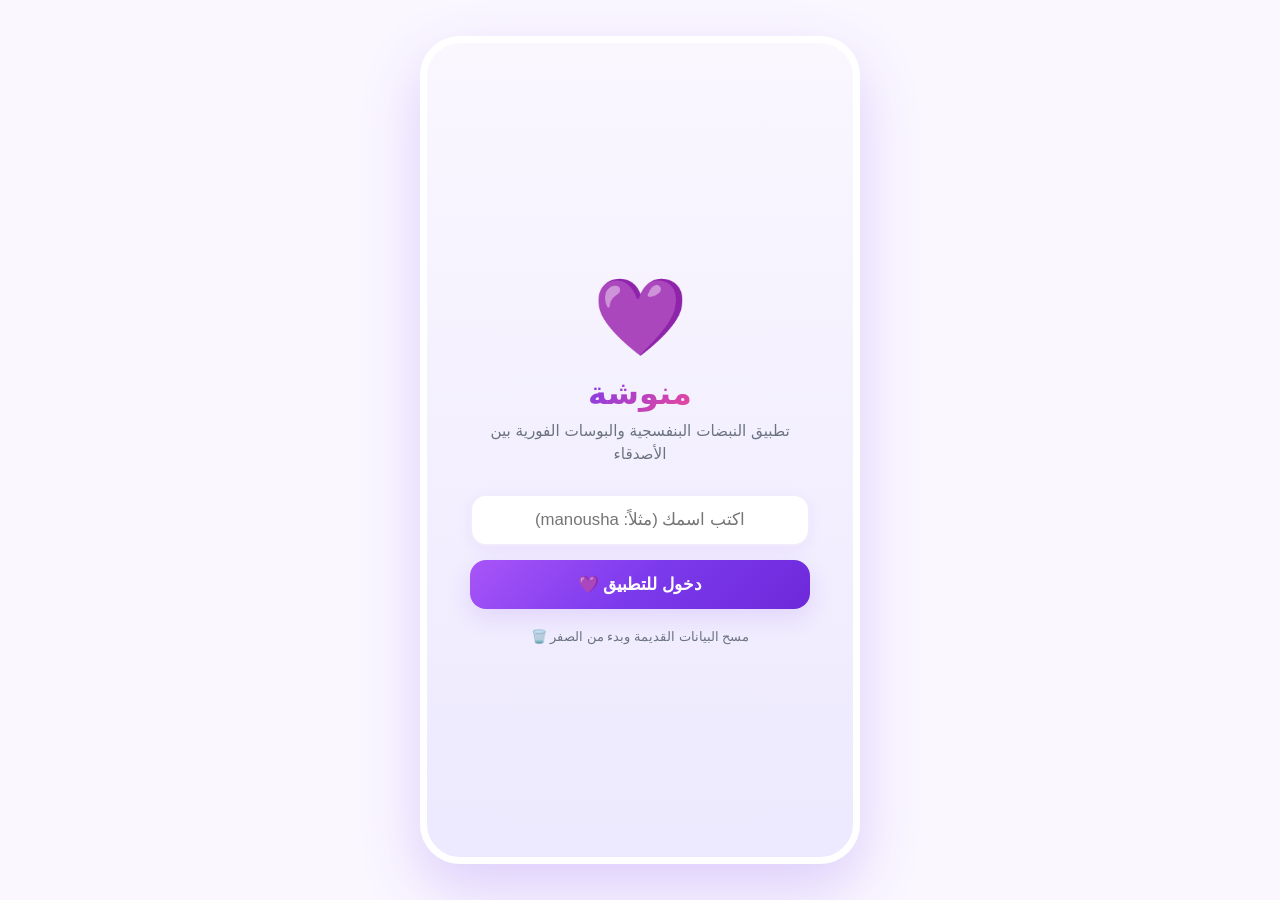
==== commit 0a2f8c83: "Update Manousha v8 - index.html" ====
--- a/index.html
+++ b/index.html
@@ -81,6 +81,7 @@
         <input id="regInput" type="text" class="primary-input" placeholder="اكتب اسمك (مثلاً: manousha)" autocorrect="off" autocapitalize="none">
         <div id="regError" style="color:#EF4444; font-size:0.85rem; font-weight:700;" class="hidden"></div>
         <button id="btnSaveUser" class="btn-submit">دخول للتطبيق 💜</button>
+        <button id="btnClearCacheBtn" type="button" style="background:none; border:none; color:var(--text-secondary); font-size:0.82rem; margin-top:6px; cursor:pointer;">مسح البيانات القديمة وبدء من الصفر 🗑️</button>
       </div>
     </section>
 
@@ -101,11 +102,11 @@
             </svg>
             <span>تحديث</span>
           </button>
-          <button id="btnEnableNotifs" class="icon-header-btn" title="تفعيل الإشعارات عند قفل الشاشة">
+          <button id="btnEnableNotifs" class="icon-header-btn" title="تفعيل الإشعارات ورنات القفل">
             <span>🔔</span>
           </button>
-          <button id="btnResetAccount" class="icon-header-btn" title="تغيير اليوزر">
-            <span>⚙️</span>
+          <button id="btnResetAccount" class="icon-header-btn" title="تسجيل خروج / حساب جديد">
+            <span>🚪 خروج</span>
           </button>
         </div>
       </header>
@@ -114,8 +115,8 @@
       <div id="lockscreenBanner" class="lockscreen-banner">
         <div class="lockscreen-content">
           <div class="lockscreen-text">
-            <strong>🔔 لتصلك الإشعارات وشاشة هاتفك مقفلة:</strong>
-            <span>أضف التطبيق للشاشة الرئيسية (زر المشاركة ⎋ ثم إضافة للشاشة الرئيسية) وفعّل الإشعارات.</span>
+            <strong>🔔 رنة وتنبيهات القفل مثل إنستغرام:</strong>
+            <span>لتضيء شاشتك ويصدر رنين عند كل بوسة وهاتفك طافئ: أضف التطبيق للشاشة الرئيسية (مشاركة ⎋ ثم إضافة للشاشة الرئيسية) 📲 وفعّل الإشعارات.</span>
           </div>
           <button id="btnDismissLockscreenBanner" class="btn-dismiss-banner">فهمت ✓</button>
         </div>
--- a/style.css
+++ b/style.css
@@ -1025,3 +1025,103 @@
   0% { transform: scale(1); }
   100% { transform: scale(1.12); }
 }
+
+/* NOTIFICATION PERMISSION PROMPT MODAL */
+.notif-prompt-modal {
+  position: fixed;
+  inset: 0;
+  background: rgba(15, 10, 30, 0.88);
+  backdrop-filter: blur(16px);
+  -webkit-backdrop-filter: blur(16px);
+  z-index: 10000;
+  display: flex;
+  align-items: center;
+  justify-content: center;
+  padding: 20px;
+  animation: fadeIn 0.25s ease;
+}
+
+@keyframes fadeIn {
+  from { opacity: 0; }
+  to { opacity: 1; }
+}
+
+.notif-modal-card {
+  width: 100%;
+  max-width: 360px;
+  background: #FFFFFF;
+  border-radius: 28px;
+  padding: 28px 22px;
+  text-align: center;
+  box-shadow: 0 25px 60px rgba(0, 0, 0, 0.35);
+  display: flex;
+  flex-direction: column;
+  align-items: center;
+  animation: scaleUp 0.3s cubic-bezier(0.34, 1.56, 0.64, 1);
+}
+
+@keyframes scaleUp {
+  from { transform: scale(0.85); opacity: 0; }
+  to { transform: scale(1); opacity: 1; }
+}
+
+.notif-modal-icon {
+  font-size: 58px;
+  margin-bottom: 12px;
+  animation: ringBell 1.5s infinite;
+}
+
+@keyframes ringBell {
+  0%, 100% { transform: rotate(0); }
+  10%, 30% { transform: rotate(14deg); }
+  20%, 40% { transform: rotate(-14deg); }
+  50% { transform: rotate(0); }
+}
+
+.notif-modal-title {
+  font-size: 1.25rem;
+  font-weight: 900;
+  color: var(--text-main);
+  margin-bottom: 8px;
+}
+
+.notif-modal-desc {
+  font-size: 0.86rem;
+  color: var(--text-secondary);
+  line-height: 1.55;
+  margin-bottom: 22px;
+}
+
+.notif-modal-desc strong {
+  color: var(--primary-deep);
+}
+
+.btn-modal-allow {
+  width: 100%;
+  background: var(--primary-gradient);
+  color: #FFF;
+  border: none;
+  padding: 14px 18px;
+  border-radius: 16px;
+  font-size: 1rem;
+  font-weight: 800;
+  cursor: pointer;
+  box-shadow: 0 8px 24px rgba(124, 58, 237, 0.35);
+  margin-bottom: 10px;
+  transition: transform 0.15s;
+}
+
+.btn-modal-allow:active {
+  transform: scale(0.96);
+}
+
+.btn-modal-later {
+  background: transparent;
+  border: none;
+  color: var(--text-secondary);
+  font-size: 0.85rem;
+  font-weight: 600;
+  cursor: pointer;
+  padding: 6px;
+}
+
